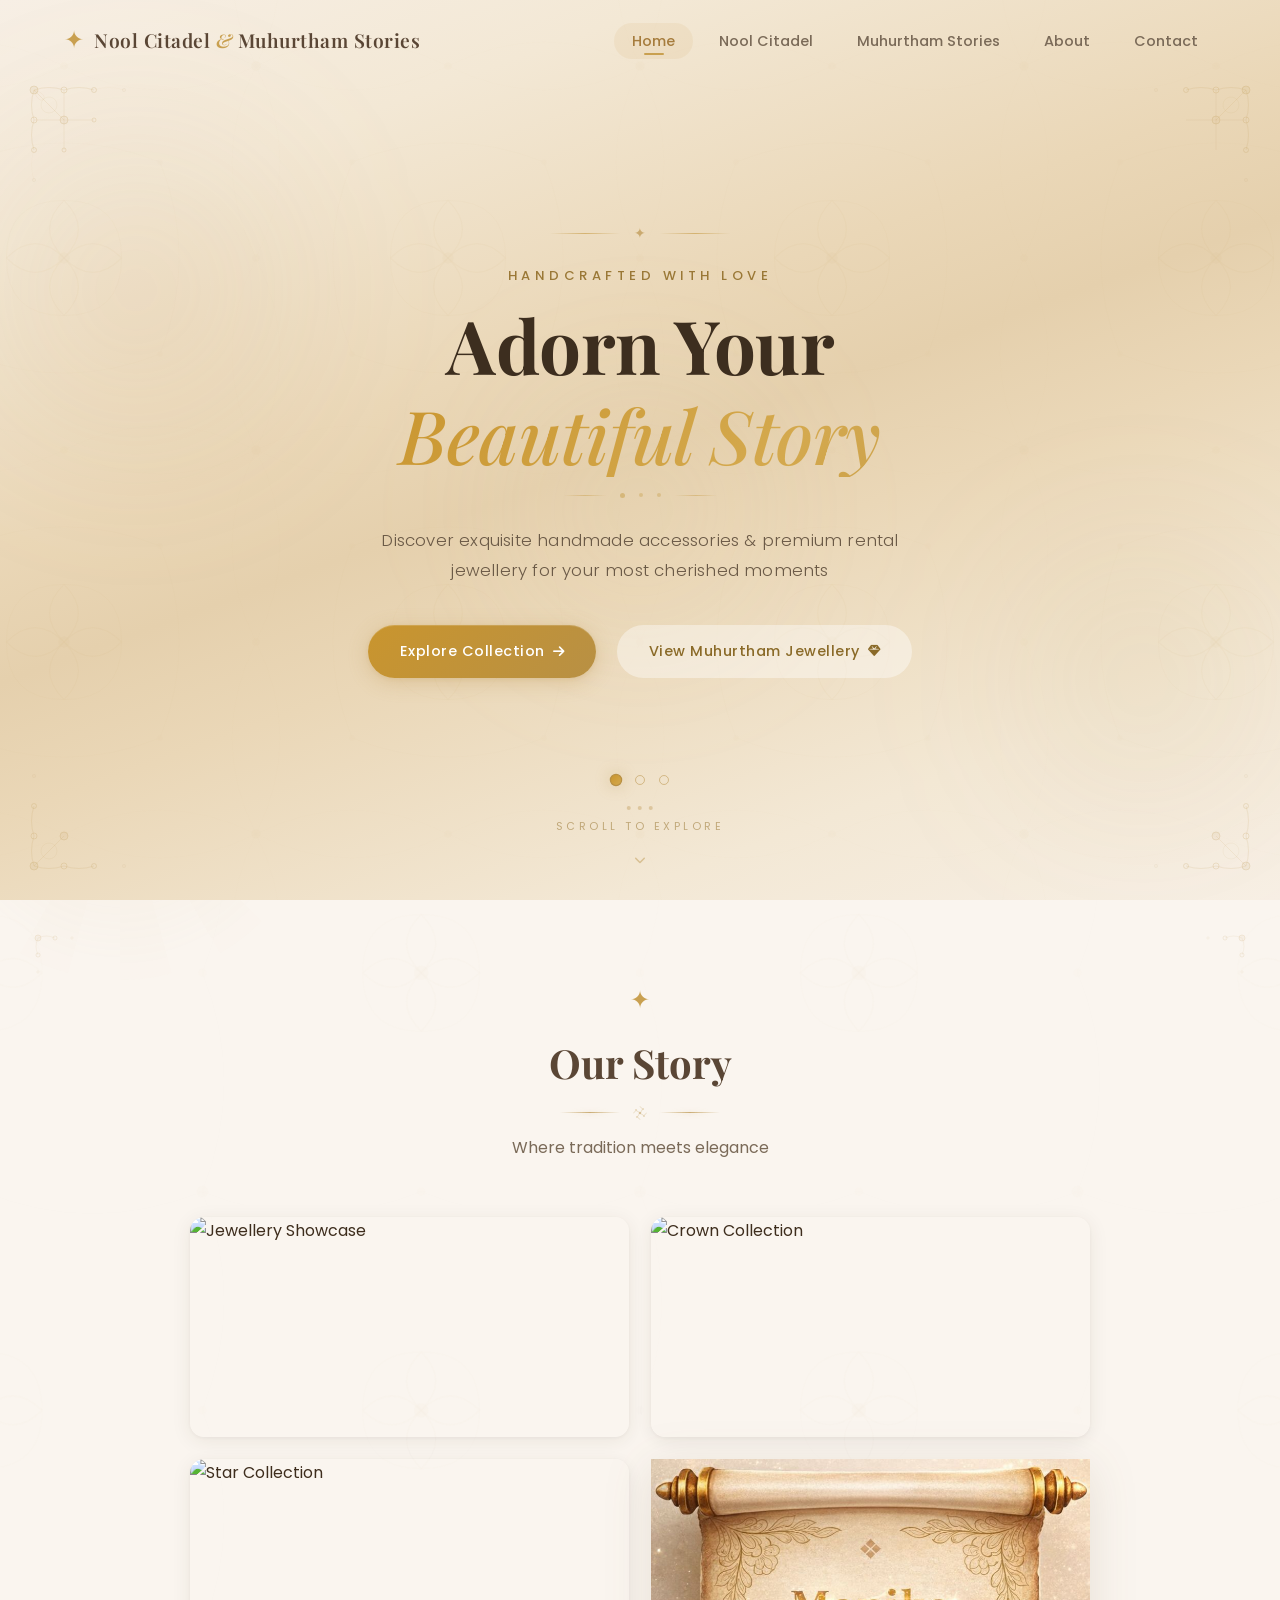
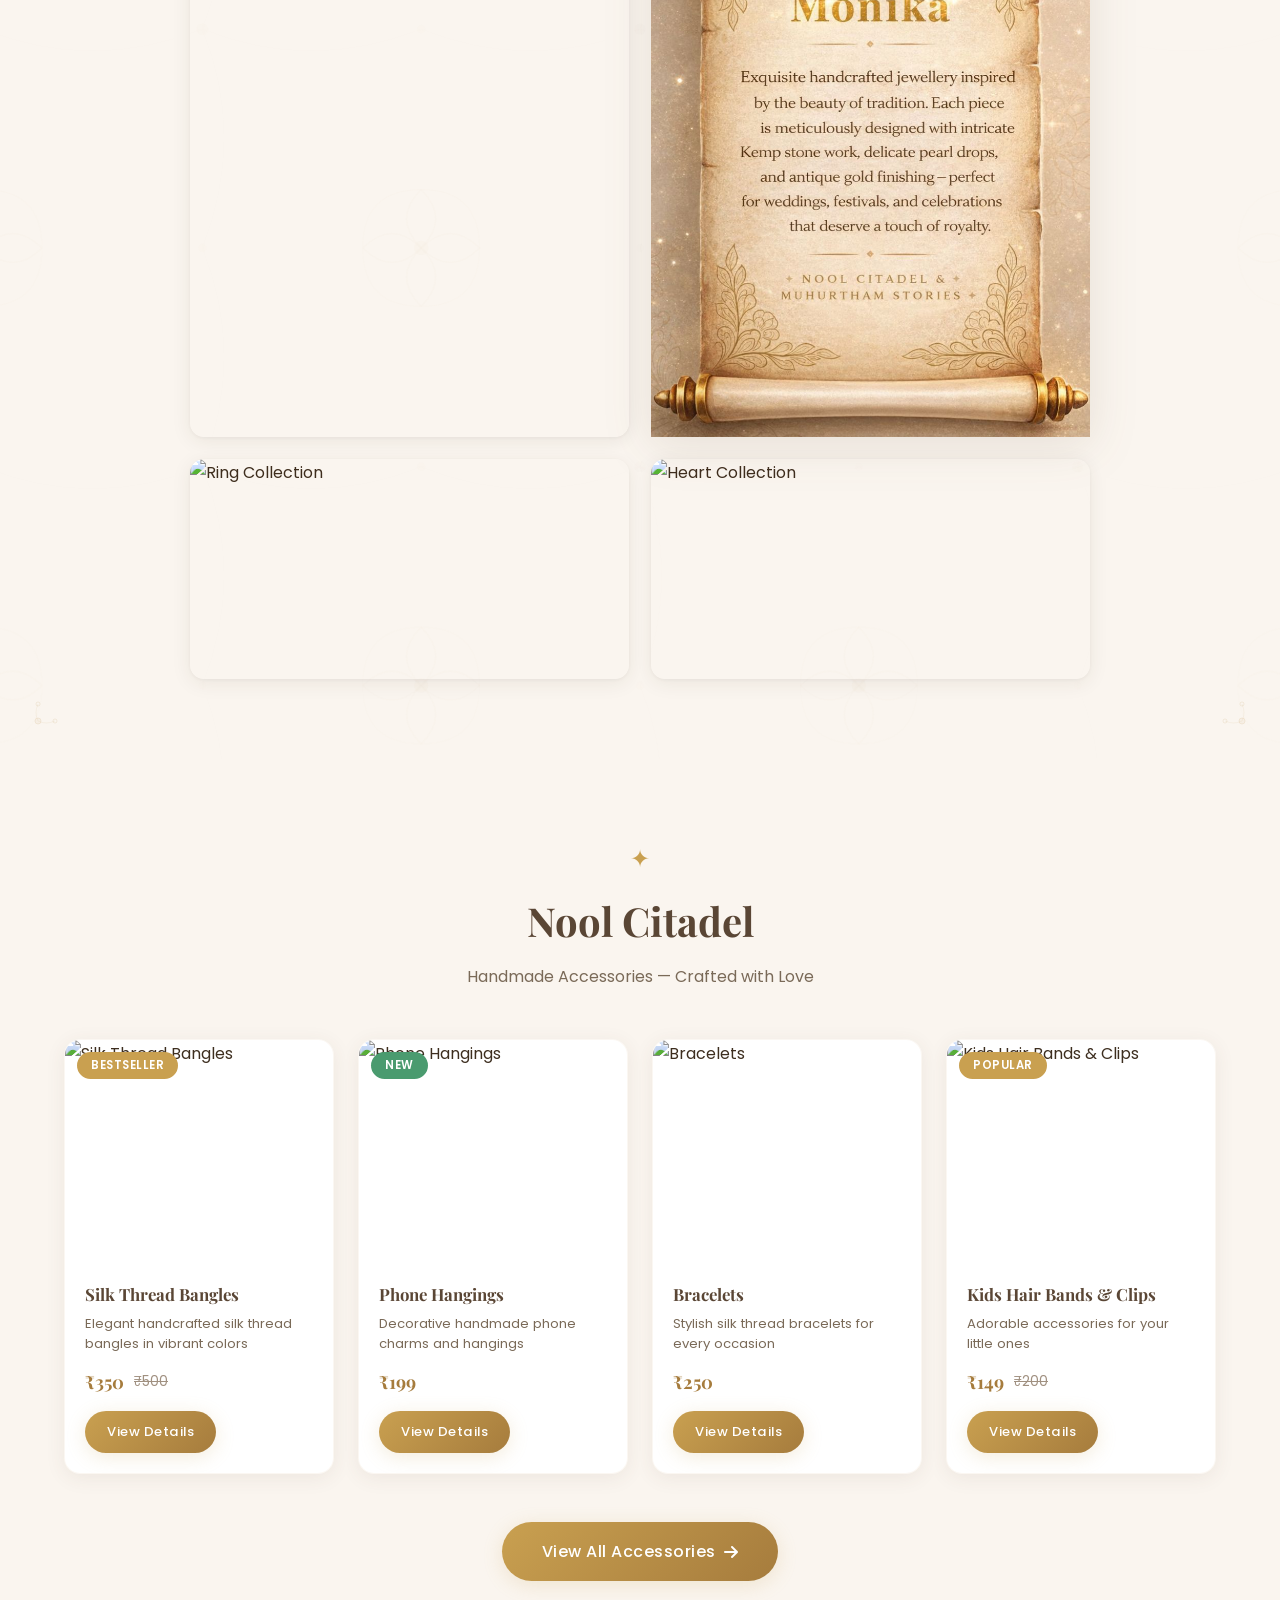
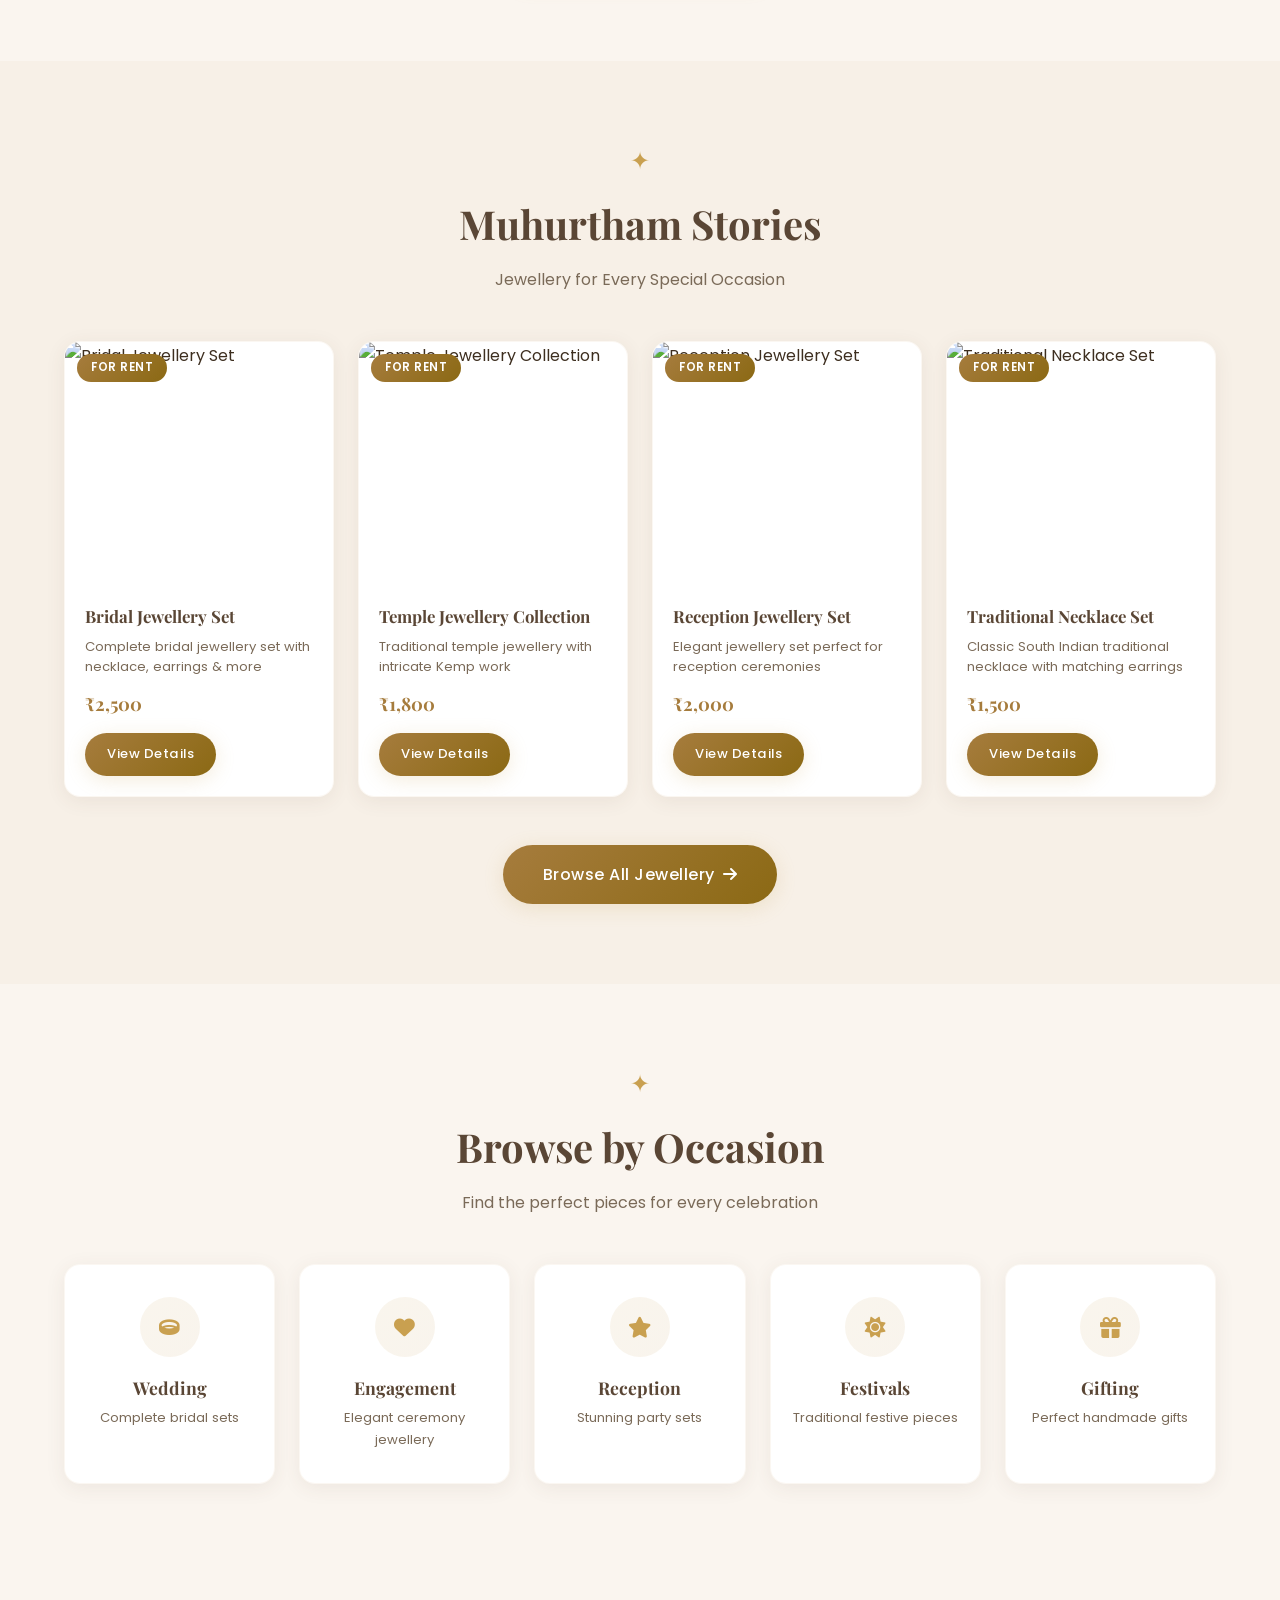
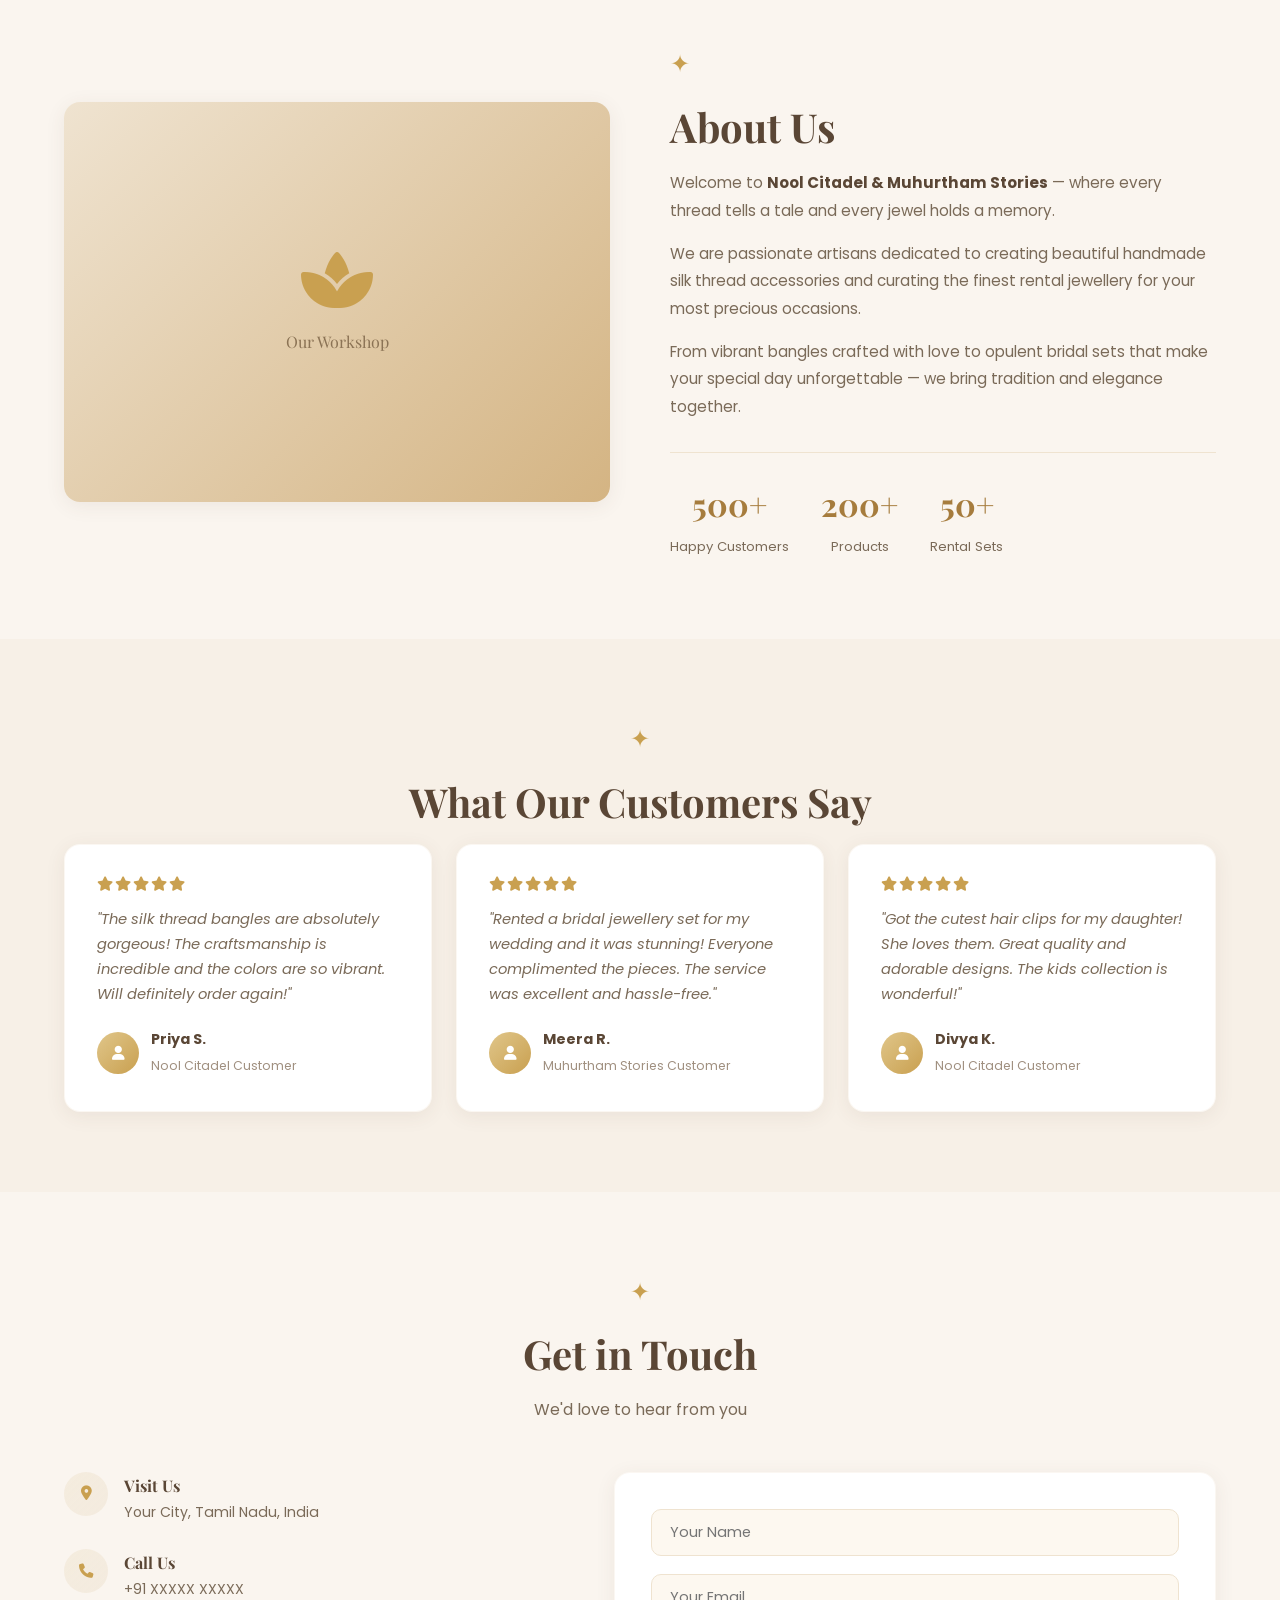
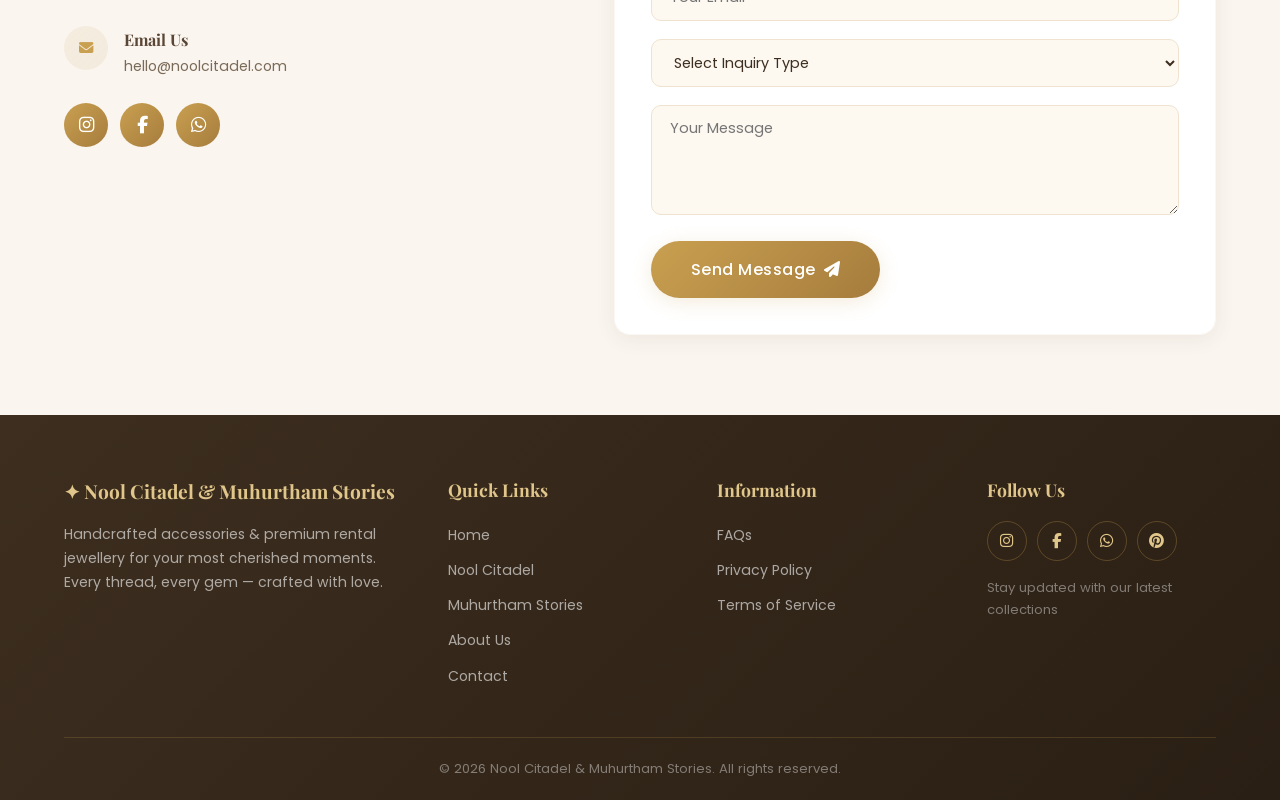
==== index.html @ 4c39e9d5 "first commit - Nool Citadel & Muhurtham Stories website" ====
<!DOCTYPE html>
<html lang="en">
<head>
    <meta charset="UTF-8">
    <meta name="viewport" content="width=device-width, initial-scale=1.0">
    <title>Nool Citadel & Muhurtham Stories</title>
    <link href="https://fonts.googleapis.com/css2?family=Cinzel:wght@400;500;600;700&family=Playfair+Display:ital,wght@0,400;0,500;0,600;0,700;1,400;1,500;1,600&family=Poppins:wght@300;400;500;600&display=swap" rel="stylesheet">
    <link rel="stylesheet" href="https://cdnjs.cloudflare.com/ajax/libs/font-awesome/6.4.0/css/all.min.css">
    <link rel="stylesheet" href="styles.css">
</head>
<body>

    <!-- Decorative Mandala Corners -->
    <div class="mandala-corner mandala-top-right"></div>
    <div class="mandala-corner mandala-bottom-left"></div>

    <!-- Navigation -->
    <nav class="navbar" id="navbar">
        <div class="nav-container">
            <a href="index.html" class="nav-logo">
                <span class="logo-icon">✦</span>
                <span class="logo-text">Nool Citadel <span class="logo-amp">&</span> Muhurtham Stories</span>
            </a>
            <button class="nav-toggle" id="navToggle" aria-label="Toggle navigation">
                <span></span><span></span><span></span>
            </button>
            <ul class="nav-menu" id="navMenu">
                <li><a href="index.html" class="nav-link active">Home</a></li>
                <li><a href="noolcitadel.html" class="nav-link">Nool Citadel</a></li>
                <li><a href="muhurtham.html" class="nav-link">Muhurtham Stories</a></li>
                <li><a href="#about" class="nav-link">About</a></li>
                <li><a href="#contact" class="nav-link">Contact</a></li>
            </ul>
        </div>
    </nav>

    <!-- Hero Section -->
    <section class="hero" id="hero">
        <!-- Kolam SVG Pattern Background Overlay -->
        <div class="hero-kolam-bg" aria-hidden="true">
            <svg class="kolam-pattern-svg" viewBox="0 0 800 800" xmlns="http://www.w3.org/2000/svg" preserveAspectRatio="xMidYMid slice">
                <defs>
                    <pattern id="kolamGrid" x="0" y="0" width="200" height="200" patternUnits="userSpaceOnUse">
                        <!-- Central lotus kolam motif -->
                        <circle cx="100" cy="100" r="3" fill="currentColor" opacity="0.35"/>
                        <circle cx="0" cy="0" r="2.5" fill="currentColor" opacity="0.25"/>
                        <circle cx="200" cy="0" r="2.5" fill="currentColor" opacity="0.25"/>
                        <circle cx="0" cy="200" r="2.5" fill="currentColor" opacity="0.25"/>
                        <circle cx="200" cy="200" r="2.5" fill="currentColor" opacity="0.25"/>
                        <circle cx="100" cy="0" r="2" fill="currentColor" opacity="0.2"/>
                        <circle cx="100" cy="200" r="2" fill="currentColor" opacity="0.2"/>
                        <circle cx="0" cy="100" r="2" fill="currentColor" opacity="0.2"/>
                        <circle cx="200" cy="100" r="2" fill="currentColor" opacity="0.2"/>
                        <!-- Kolam curves around center -->
                        <path d="M100,70 Q115,85 100,100 Q85,85 100,70Z" fill="none" stroke="currentColor" stroke-width="0.6" opacity="0.4"/>
                        <path d="M100,130 Q85,115 100,100 Q115,115 100,130Z" fill="none" stroke="currentColor" stroke-width="0.6" opacity="0.4"/>
                        <path d="M70,100 Q85,85 100,100 Q85,115 70,100Z" fill="none" stroke="currentColor" stroke-width="0.6" opacity="0.4"/>
                        <path d="M130,100 Q115,115 100,100 Q115,85 130,100Z" fill="none" stroke="currentColor" stroke-width="0.6" opacity="0.4"/>
                        <!-- Diagonal kolam loops -->
                        <path d="M100,70 Q130,70 130,100" fill="none" stroke="currentColor" stroke-width="0.5" opacity="0.3"/>
                        <path d="M130,100 Q130,130 100,130" fill="none" stroke="currentColor" stroke-width="0.5" opacity="0.3"/>
                        <path d="M100,130 Q70,130 70,100" fill="none" stroke="currentColor" stroke-width="0.5" opacity="0.3"/>
                        <path d="M70,100 Q70,70 100,70" fill="none" stroke="currentColor" stroke-width="0.5" opacity="0.3"/>
                        <!-- Outer circular arcs -->
                        <path d="M50,50 Q100,30 150,50" fill="none" stroke="currentColor" stroke-width="0.4" opacity="0.2"/>
                        <path d="M150,50 Q170,100 150,150" fill="none" stroke="currentColor" stroke-width="0.4" opacity="0.2"/>
                        <path d="M150,150 Q100,170 50,150" fill="none" stroke="currentColor" stroke-width="0.4" opacity="0.2"/>
                        <path d="M50,150 Q30,100 50,50" fill="none" stroke="currentColor" stroke-width="0.4" opacity="0.2"/>
                        <!-- Corner mini kolam dots -->
                        <circle cx="50" cy="50" r="1.5" fill="currentColor" opacity="0.15"/>
                        <circle cx="150" cy="50" r="1.5" fill="currentColor" opacity="0.15"/>
                        <circle cx="50" cy="150" r="1.5" fill="currentColor" opacity="0.15"/>
                        <circle cx="150" cy="150" r="1.5" fill="currentColor" opacity="0.15"/>
                        <!-- Connecting kolam curves between grid points -->
                        <path d="M0,0 Q50,25 100,0" fill="none" stroke="currentColor" stroke-width="0.35" opacity="0.15"/>
                        <path d="M100,0 Q150,25 200,0" fill="none" stroke="currentColor" stroke-width="0.35" opacity="0.15"/>
                        <path d="M0,200 Q50,175 100,200" fill="none" stroke="currentColor" stroke-width="0.35" opacity="0.15"/>
                        <path d="M100,200 Q150,175 200,200" fill="none" stroke="currentColor" stroke-width="0.35" opacity="0.15"/>
                        <path d="M0,0 Q25,50 0,100" fill="none" stroke="currentColor" stroke-width="0.35" opacity="0.15"/>
                        <path d="M0,100 Q25,150 0,200" fill="none" stroke="currentColor" stroke-width="0.35" opacity="0.15"/>
                        <path d="M200,0 Q175,50 200,100" fill="none" stroke="currentColor" stroke-width="0.35" opacity="0.15"/>
                        <path d="M200,100 Q175,150 200,200" fill="none" stroke="currentColor" stroke-width="0.35" opacity="0.15"/>
                    </pattern>
                </defs>
                <rect width="100%" height="100%" fill="url(#kolamGrid)"/>
            </svg>
        </div>

        <!-- Decorative Corner Kolam Ornaments -->
        <svg class="hero-corner-kolam corner-tl" viewBox="0 0 160 160" xmlns="http://www.w3.org/2000/svg" aria-hidden="true">
            <g fill="none" stroke="rgba(184,144,68,0.18)" stroke-width="1">
                <circle cx="10" cy="10" r="4" fill="rgba(184,144,68,0.08)"/>
                <circle cx="40" cy="10" r="3"/>
                <circle cx="10" cy="40" r="3"/>
                <circle cx="40" cy="40" r="4" fill="rgba(184,144,68,0.06)"/>
                <circle cx="70" cy="10" r="2.5"/>
                <circle cx="10" cy="70" r="2.5"/>
                <circle cx="70" cy="40" r="2"/>
                <circle cx="40" cy="70" r="2"/>
                <path d="M10,10 Q25,5 40,10 Q55,5 70,10" stroke-width="0.7"/>
                <path d="M10,10 Q5,25 10,40 Q5,55 10,70" stroke-width="0.7"/>
                <path d="M10,10 Q25,25 40,40" stroke-width="0.6"/>
                <path d="M40,10 Q40,25 40,40 Q40,55 40,70" stroke-width="0.5"/>
                <path d="M10,40 Q25,40 40,40 Q55,40 70,40" stroke-width="0.5"/>
                <circle cx="25" cy="25" r="8" stroke-width="0.5" opacity="0.6"/>
                <path d="M10,10 C30,15 15,30 10,10" stroke-width="0.6" opacity="0.5"/>
                <circle cx="100" cy="10" r="1.5" opacity="0.4"/>
                <circle cx="10" cy="100" r="1.5" opacity="0.4"/>
                <path d="M70,10 Q85,5 100,10" stroke-width="0.4" opacity="0.3"/>
                <path d="M10,70 Q5,85 10,100" stroke-width="0.4" opacity="0.3"/>
            </g>
        </svg>
        <svg class="hero-corner-kolam corner-tr" viewBox="0 0 160 160" xmlns="http://www.w3.org/2000/svg" aria-hidden="true">
            <g fill="none" stroke="rgba(184,144,68,0.18)" stroke-width="1">
                <circle cx="150" cy="10" r="4" fill="rgba(184,144,68,0.08)"/>
                <circle cx="120" cy="10" r="3"/>
                <circle cx="150" cy="40" r="3"/>
                <circle cx="120" cy="40" r="4" fill="rgba(184,144,68,0.06)"/>
                <circle cx="90" cy="10" r="2.5"/>
                <circle cx="150" cy="70" r="2.5"/>
                <path d="M150,10 Q135,5 120,10 Q105,5 90,10" stroke-width="0.7"/>
                <path d="M150,10 Q155,25 150,40 Q155,55 150,70" stroke-width="0.7"/>
                <path d="M150,10 Q135,25 120,40" stroke-width="0.6"/>
                <circle cx="135" cy="25" r="8" stroke-width="0.5" opacity="0.6"/>
                <path d="M120,10 Q120,25 120,40 Q120,55 120,70" stroke-width="0.5"/>
                <path d="M150,40 Q135,40 120,40 Q105,40 90,40" stroke-width="0.5"/>
                <circle cx="60" cy="10" r="1.5" opacity="0.4"/>
                <circle cx="150" cy="100" r="1.5" opacity="0.4"/>
            </g>
        </svg>
        <svg class="hero-corner-kolam corner-bl" viewBox="0 0 160 160" xmlns="http://www.w3.org/2000/svg" aria-hidden="true">
            <g fill="none" stroke="rgba(184,144,68,0.18)" stroke-width="1">
                <circle cx="10" cy="150" r="4" fill="rgba(184,144,68,0.08)"/>
                <circle cx="40" cy="150" r="3"/>
                <circle cx="10" cy="120" r="3"/>
                <circle cx="40" cy="120" r="4" fill="rgba(184,144,68,0.06)"/>
                <circle cx="70" cy="150" r="2.5"/>
                <circle cx="10" cy="90" r="2.5"/>
                <path d="M10,150 Q25,155 40,150 Q55,155 70,150" stroke-width="0.7"/>
                <path d="M10,150 Q5,135 10,120 Q5,105 10,90" stroke-width="0.7"/>
                <path d="M10,150 Q25,135 40,120" stroke-width="0.6"/>
                <circle cx="25" cy="135" r="8" stroke-width="0.5" opacity="0.6"/>
                <circle cx="100" cy="150" r="1.5" opacity="0.4"/>
                <circle cx="10" cy="60" r="1.5" opacity="0.4"/>
            </g>
        </svg>
        <svg class="hero-corner-kolam corner-br" viewBox="0 0 160 160" xmlns="http://www.w3.org/2000/svg" aria-hidden="true">
            <g fill="none" stroke="rgba(184,144,68,0.18)" stroke-width="1">
                <circle cx="150" cy="150" r="4" fill="rgba(184,144,68,0.08)"/>
                <circle cx="120" cy="150" r="3"/>
                <circle cx="150" cy="120" r="3"/>
                <circle cx="120" cy="120" r="4" fill="rgba(184,144,68,0.06)"/>
                <circle cx="90" cy="150" r="2.5"/>
                <circle cx="150" cy="90" r="2.5"/>
                <path d="M150,150 Q135,155 120,150 Q105,155 90,150" stroke-width="0.7"/>
                <path d="M150,150 Q155,135 150,120 Q155,105 150,90" stroke-width="0.7"/>
                <path d="M150,150 Q135,135 120,120" stroke-width="0.6"/>
                <circle cx="135" cy="135" r="8" stroke-width="0.5" opacity="0.6"/>
                <circle cx="60" cy="150" r="1.5" opacity="0.4"/>
                <circle cx="150" cy="60" r="1.5" opacity="0.4"/>
            </g>
        </svg>

        <!-- Soft Glowing Orbs -->
        <div class="hero-glow hero-glow-1" aria-hidden="true"></div>
        <div class="hero-glow hero-glow-2" aria-hidden="true"></div>
        <div class="hero-glow hero-glow-3" aria-hidden="true"></div>

        <!-- Floating Jewellery Motifs -->
        <div class="hero-floating-motifs" aria-hidden="true">
            <svg class="float-motif float-bangle-1" viewBox="0 0 70 70" xmlns="http://www.w3.org/2000/svg">
                <circle cx="35" cy="35" r="28" fill="none" stroke="rgba(184,144,68,0.14)" stroke-width="2.5"/>
                <circle cx="35" cy="35" r="23" fill="none" stroke="rgba(184,144,68,0.09)" stroke-width="1.5"/>
                <circle cx="35" cy="35" r="32" fill="none" stroke="rgba(184,144,68,0.06)" stroke-width="0.8"/>
                <circle cx="35" cy="7" r="2" fill="rgba(184,144,68,0.12)"/>
                <circle cx="35" cy="63" r="2" fill="rgba(184,144,68,0.12)"/>
                <circle cx="7" cy="35" r="2" fill="rgba(184,144,68,0.12)"/>
                <circle cx="63" cy="35" r="2" fill="rgba(184,144,68,0.12)"/>
            </svg>
            <svg class="float-motif float-pearl-1" viewBox="0 0 24 24" xmlns="http://www.w3.org/2000/svg">
                <circle cx="12" cy="12" r="8" fill="rgba(184,144,68,0.08)" stroke="rgba(184,144,68,0.14)" stroke-width="1"/>
                <ellipse cx="9" cy="9" rx="3" ry="2" fill="rgba(255,255,255,0.15)" transform="rotate(-20 9 9)"/>
            </svg>
            <svg class="float-motif float-bangle-2" viewBox="0 0 55 55" xmlns="http://www.w3.org/2000/svg">
                <circle cx="27.5" cy="27.5" r="20" fill="none" stroke="rgba(184,144,68,0.12)" stroke-width="2"/>
                <circle cx="27.5" cy="27.5" r="16" fill="none" stroke="rgba(184,144,68,0.07)" stroke-width="1.2"/>
                <circle cx="27.5" cy="7.5" r="1.5" fill="rgba(184,144,68,0.1)"/>
                <circle cx="27.5" cy="47.5" r="1.5" fill="rgba(184,144,68,0.1)"/>
            </svg>
            <svg class="float-motif float-pearl-2" viewBox="0 0 18 18" xmlns="http://www.w3.org/2000/svg">
                <circle cx="9" cy="9" r="6" fill="rgba(184,144,68,0.06)" stroke="rgba(184,144,68,0.1)" stroke-width="0.8"/>
                <ellipse cx="7" cy="7" rx="2" ry="1.5" fill="rgba(255,255,255,0.1)"/>
            </svg>
            <svg class="float-motif float-thread-1" viewBox="0 0 80 30" xmlns="http://www.w3.org/2000/svg">
                <path d="M5,15 Q20,5 40,15 Q60,25 75,15" fill="none" stroke="rgba(184,144,68,0.1)" stroke-width="1.5" stroke-linecap="round"/>
                <path d="M5,18 Q20,8 40,18 Q60,28 75,18" fill="none" stroke="rgba(184,144,68,0.07)" stroke-width="1" stroke-linecap="round"/>
            </svg>
            <svg class="float-motif float-pearl-3" viewBox="0 0 14 14" xmlns="http://www.w3.org/2000/svg">
                <circle cx="7" cy="7" r="5" fill="rgba(184,144,68,0.05)" stroke="rgba(184,144,68,0.09)" stroke-width="0.7"/>
            </svg>
            <svg class="float-motif float-bangle-3" viewBox="0 0 45 45" xmlns="http://www.w3.org/2000/svg">
                <circle cx="22.5" cy="22.5" r="16" fill="none" stroke="rgba(184,144,68,0.1)" stroke-width="1.8"/>
                <circle cx="22.5" cy="22.5" r="12" fill="none" stroke="rgba(184,144,68,0.06)" stroke-width="1"/>
            </svg>
        </div>

        <!-- Hero Carousel -->
        <div class="hero-carousel">
            <div class="hero-slide active" id="slide1">
                <div class="hero-content">
                    <div class="hero-divider-top">
                        <span class="h-divider-line"></span>
                        <span class="h-divider-ornament">✦</span>
                        <span class="h-divider-line"></span>
                    </div>
                    <p class="hero-subtitle animate-fade-up">Handcrafted with Love</p>
                    <h1 class="hero-title animate-fade-up delay-1">Adorn Your <br><em>Beautiful Story</em></h1>
                    <div class="hero-divider-bottom">
                        <span class="h-divider-line-sm"></span>
                        <span class="h-divider-dot"></span>
                        <span class="h-divider-dot"></span>
                        <span class="h-divider-dot"></span>
                        <span class="h-divider-line-sm"></span>
                    </div>
                    <p class="hero-desc animate-fade-up delay-2">Discover exquisite handmade accessories & premium rental jewellery for your most cherished moments</p>
                    <div class="hero-buttons animate-fade-up delay-3">
                        <a href="noolcitadel.html" class="btn btn-hero-primary">
                            <span>Explore Collection</span>
                            <i class="fas fa-arrow-right"></i>
                        </a>
                        <a href="muhurtham.html" class="btn btn-hero-secondary">
                            <span>View Muhurtham Jewellery</span>
                            <i class="fas fa-gem"></i>
                        </a>
                    </div>
                </div>
            </div>
            <div class="hero-slide" id="slide2">
                <div class="hero-content">
                    <div class="hero-divider-top">
                        <span class="h-divider-line"></span>
                        <span class="h-divider-ornament">✦</span>
                        <span class="h-divider-line"></span>
                    </div>
                    <p class="hero-subtitle">Nool Citadel</p>
                    <h1 class="hero-title">Silk Thread <br><em>Masterpieces</em></h1>
                    <div class="hero-divider-bottom">
                        <span class="h-divider-line-sm"></span>
                        <span class="h-divider-dot"></span>
                        <span class="h-divider-dot"></span>
                        <span class="h-divider-dot"></span>
                        <span class="h-divider-line-sm"></span>
                    </div>
                    <p class="hero-desc">Handcrafted bangles, bracelets, phone hangings & adorable kids accessories</p>
                    <div class="hero-buttons">
                        <a href="noolcitadel.html" class="btn btn-hero-primary">
                            <span>Explore Collection</span>
                            <i class="fas fa-arrow-right"></i>
                        </a>
                        <a href="muhurtham.html" class="btn btn-hero-secondary">
                            <span>View Muhurtham Jewellery</span>
                            <i class="fas fa-gem"></i>
                        </a>
                    </div>
                </div>
            </div>
            <div class="hero-slide" id="slide3">
                <div class="hero-content">
                    <div class="hero-divider-top">
                        <span class="h-divider-line"></span>
                        <span class="h-divider-ornament">✦</span>
                        <span class="h-divider-line"></span>
                    </div>
                    <p class="hero-subtitle">Muhurtham Stories</p>
                    <h1 class="hero-title">Jewellery for <br><em>Every Occasion</em></h1>
                    <div class="hero-divider-bottom">
                        <span class="h-divider-line-sm"></span>
                        <span class="h-divider-dot"></span>
                        <span class="h-divider-dot"></span>
                        <span class="h-divider-dot"></span>
                        <span class="h-divider-line-sm"></span>
                    </div>
                    <p class="hero-desc">Bridal, temple & reception jewellery available for rent — make your special day unforgettable</p>
                    <div class="hero-buttons">
                        <a href="muhurtham.html" class="btn btn-hero-primary">
                            <span>Browse Jewellery</span>
                            <i class="fas fa-arrow-right"></i>
                        </a>
                        <a href="noolcitadel.html" class="btn btn-hero-secondary">
                            <span>Explore Accessories</span>
                            <i class="fas fa-gem"></i>
                        </a>
                    </div>
                </div>
            </div>
        </div>

        <!-- Carousel Indicators -->
        <div class="hero-indicators">
            <button class="indicator active" data-slide="0"></button>
            <button class="indicator" data-slide="1"></button>
            <button class="indicator" data-slide="2"></button>
        </div>

        <!-- Scroll Indicator -->
        <div class="hero-scroll-hint">
            <div class="scroll-dots-row">
                <span class="scroll-dot-anim"></span>
                <span class="scroll-dot-anim"></span>
                <span class="scroll-dot-anim"></span>
            </div>
            <span class="scroll-text">Scroll to Explore</span>
            <div class="scroll-arrow-wrap">
                <i class="fas fa-chevron-down"></i>
            </div>
        </div>
    </section>

    <!-- Brand Introduction -->
    <section class="brand-intro section-reveal" id="brand">
        <!-- Section Background Decorations -->
        <div class="brand-intro-bg-pattern" aria-hidden="true">
            <svg class="brand-kolam-overlay" viewBox="0 0 600 600" xmlns="http://www.w3.org/2000/svg" preserveAspectRatio="xMidYMid slice">
                <defs>
                    <pattern id="brandKolam" x="0" y="0" width="150" height="150" patternUnits="userSpaceOnUse">
                        <circle cx="75" cy="75" r="2.5" fill="currentColor" opacity="0.3"/>
                        <circle cx="0" cy="0" r="2" fill="currentColor" opacity="0.2"/>
                        <circle cx="150" cy="0" r="2" fill="currentColor" opacity="0.2"/>
                        <circle cx="0" cy="150" r="2" fill="currentColor" opacity="0.2"/>
                        <circle cx="150" cy="150" r="2" fill="currentColor" opacity="0.2"/>
                        <circle cx="75" cy="0" r="1.5" fill="currentColor" opacity="0.15"/>
                        <circle cx="0" cy="75" r="1.5" fill="currentColor" opacity="0.15"/>
                        <circle cx="150" cy="75" r="1.5" fill="currentColor" opacity="0.15"/>
                        <circle cx="75" cy="150" r="1.5" fill="currentColor" opacity="0.15"/>
                        <path d="M75,55 Q85,65 75,75 Q65,65 75,55Z" fill="none" stroke="currentColor" stroke-width="0.5" opacity="0.25"/>
                        <path d="M75,95 Q65,85 75,75 Q85,85 75,95Z" fill="none" stroke="currentColor" stroke-width="0.5" opacity="0.25"/>
                        <path d="M55,75 Q65,65 75,75 Q65,85 55,75Z" fill="none" stroke="currentColor" stroke-width="0.5" opacity="0.25"/>
                        <path d="M95,75 Q85,85 75,75 Q85,65 95,75Z" fill="none" stroke="currentColor" stroke-width="0.5" opacity="0.25"/>
                        <path d="M75,55 Q95,55 95,75" fill="none" stroke="currentColor" stroke-width="0.4" opacity="0.18"/>
                        <path d="M95,75 Q95,95 75,95" fill="none" stroke="currentColor" stroke-width="0.4" opacity="0.18"/>
                        <path d="M75,95 Q55,95 55,75" fill="none" stroke="currentColor" stroke-width="0.4" opacity="0.18"/>
                        <path d="M55,75 Q55,55 75,55" fill="none" stroke="currentColor" stroke-width="0.4" opacity="0.18"/>
                        <path d="M0,0 Q37,15 75,0" fill="none" stroke="currentColor" stroke-width="0.3" opacity="0.12"/>
                        <path d="M75,0 Q112,15 150,0" fill="none" stroke="currentColor" stroke-width="0.3" opacity="0.12"/>
                        <path d="M0,0 Q15,37 0,75" fill="none" stroke="currentColor" stroke-width="0.3" opacity="0.12"/>
                        <path d="M0,75 Q15,112 0,150" fill="none" stroke="currentColor" stroke-width="0.3" opacity="0.12"/>
                    </pattern>
                </defs>
                <rect width="100%" height="100%" fill="url(#brandKolam)"/>
            </svg>
        </div>

        <!-- Corner Decorative Dots -->
        <div class="brand-corner-decor brand-corner-tl" aria-hidden="true">
            <svg viewBox="0 0 80 80" xmlns="http://www.w3.org/2000/svg">
                <g fill="none" stroke="rgba(184,144,68,0.15)" stroke-width="0.8">
                    <circle cx="8" cy="8" r="3" fill="rgba(184,144,68,0.06)"/>
                    <circle cx="25" cy="8" r="2"/>
                    <circle cx="8" cy="25" r="2"/>
                    <path d="M8,8 Q16,4 25,8" stroke-width="0.5"/>
                    <path d="M8,8 Q4,16 8,25" stroke-width="0.5"/>
                    <circle cx="42" cy="8" r="1.2" opacity="0.5"/>
                    <circle cx="8" cy="42" r="1.2" opacity="0.5"/>
                </g>
            </svg>
        </div>
        <div class="brand-corner-decor brand-corner-tr" aria-hidden="true">
            <svg viewBox="0 0 80 80" xmlns="http://www.w3.org/2000/svg">
                <g fill="none" stroke="rgba(184,144,68,0.15)" stroke-width="0.8">
                    <circle cx="72" cy="8" r="3" fill="rgba(184,144,68,0.06)"/>
                    <circle cx="55" cy="8" r="2"/>
                    <circle cx="72" cy="25" r="2"/>
                    <path d="M72,8 Q64,4 55,8" stroke-width="0.5"/>
                    <path d="M72,8 Q76,16 72,25" stroke-width="0.5"/>
                    <circle cx="38" cy="8" r="1.2" opacity="0.5"/>
                    <circle cx="72" cy="42" r="1.2" opacity="0.5"/>
                </g>
            </svg>
        </div>
        <div class="brand-corner-decor brand-corner-bl" aria-hidden="true">
            <svg viewBox="0 0 80 80" xmlns="http://www.w3.org/2000/svg">
                <g fill="none" stroke="rgba(184,144,68,0.15)" stroke-width="0.8">
                    <circle cx="8" cy="72" r="3" fill="rgba(184,144,68,0.06)"/>
                    <circle cx="25" cy="72" r="2"/>
                    <circle cx="8" cy="55" r="2"/>
                    <path d="M8,72 Q16,76 25,72" stroke-width="0.5"/>
                    <path d="M8,72 Q4,64 8,55" stroke-width="0.5"/>
                </g>
            </svg>
        </div>
        <div class="brand-corner-decor brand-corner-br" aria-hidden="true">
            <svg viewBox="0 0 80 80" xmlns="http://www.w3.org/2000/svg">
                <g fill="none" stroke="rgba(184,144,68,0.15)" stroke-width="0.8">
                    <circle cx="72" cy="72" r="3" fill="rgba(184,144,68,0.06)"/>
                    <circle cx="55" cy="72" r="2"/>
                    <circle cx="72" cy="55" r="2"/>
                    <path d="M72,72 Q64,76 55,72" stroke-width="0.5"/>
                    <path d="M72,72 Q76,64 72,55" stroke-width="0.5"/>
                </g>
            </svg>
        </div>

        <div class="container">
            <div class="section-ornament">✦</div>
            <h2 class="section-title">Our Story</h2>
            <!-- Gold Ornamental Divider -->
            <div class="brand-title-divider">
                <span class="btd-line"></span>
                <span class="btd-icon">
                    <svg viewBox="0 0 24 24" xmlns="http://www.w3.org/2000/svg" width="16" height="16">
                        <path d="M12,2 Q14,6 18,6 Q14,6 14,10 Q14,6 18,6 Q14,6 12,2Z" fill="rgba(184,144,68,0.6)" stroke="rgba(184,144,68,0.4)" stroke-width="0.5"/>
                        <path d="M12,22 Q10,18 6,18 Q10,18 10,14 Q10,18 6,18 Q10,18 12,22Z" fill="rgba(184,144,68,0.6)" stroke="rgba(184,144,68,0.4)" stroke-width="0.5"/>
                        <path d="M2,12 Q6,10 6,6 Q6,10 10,10 Q6,10 6,6 Q6,10 2,12Z" fill="rgba(184,144,68,0.6)" stroke="rgba(184,144,68,0.4)" stroke-width="0.5"/>
                        <path d="M22,12 Q18,14 18,18 Q18,14 14,14 Q18,14 18,18 Q18,14 22,12Z" fill="rgba(184,144,68,0.6)" stroke="rgba(184,144,68,0.4)" stroke-width="0.5"/>
                        <circle cx="12" cy="12" r="2" fill="rgba(184,144,68,0.5)"/>
                    </svg>
                </span>
                <span class="btd-line"></span>
            </div>
            <p class="section-subtitle">Where tradition meets elegance</p>

            <!-- Kruthika-style Showcase Grid -->
            <div class="showcase-grid">
                <div class="showcase-photo showcase-r1-c1">
                    <img src="images/showcase/showcase1.jpg" alt="Jewellery Showcase" class="showcase-placeholder">
                </div>
                <div class="showcase-photo showcase-r1-c2">
                    <img src="images/showcase/showcase2.jpg" alt="Crown Collection" class="showcase-placeholder">
                </div>
                <div class="showcase-photo showcase-r2-c1">
                    <img src="images/showcase/showcase3.jpg" alt="Star Collection" class="showcase-placeholder showcase-placeholder-tall">
                </div>
                <div class="showcase-text showcase-r2-c2">
                    <div class="monika-card">
                        <img src="images/monika-card.png" alt="Monika - Exquisite handcrafted jewellery" class="monika-card-img">
                    </div>
                </div>
                <div class="showcase-photo showcase-r3-c1">
                    <img src="images/showcase/showcase4.jpg" alt="Ring Collection" class="showcase-placeholder">
                </div>
                <div class="showcase-photo showcase-r3-c2">
                    <img src="images/showcase/showcase5.jpg" alt="Heart Collection" class="showcase-placeholder">
                </div>
            </div>
        </div>
    </section>

    <!-- Featured: Nool Citadel Preview -->
    <section class="featured-section section-reveal" id="nool-preview">
        <div class="container">
            <div class="section-ornament">✦</div>
            <h2 class="section-title">Nool Citadel</h2>
            <p class="section-subtitle">Handmade Accessories — Crafted with Love</p>
            <div class="featured-grid">
                <div class="product-card animate-on-scroll">
                    <div class="product-image">
                        <img src="images/noolcitadel/silk-thread-bangles.jpg" alt="Silk Thread Bangles" class="product-placeholder">
                        <div class="product-overlay">
                            <button class="btn-icon" title="Add to Wishlist"><i class="far fa-heart"></i></button>
                            <button class="btn-icon" title="Quick View"><i class="far fa-eye"></i></button>
                        </div>
                        <span class="product-badge">Bestseller</span>
                    </div>
                    <div class="product-info">
                        <h4>Silk Thread Bangles</h4>
                        <p class="product-desc">Elegant handcrafted silk thread bangles in vibrant colors</p>
                        <div class="product-price">
                            <span class="price">₹350</span>
                            <span class="price-old">₹500</span>
                        </div>
                        <a href="product-detail.html" class="btn btn-sm btn-primary">View Details</a>
                    </div>
                </div>
                <div class="product-card animate-on-scroll">
                    <div class="product-image">
                        <img src="images/noolcitadel/phone-hangings.jpg" alt="Phone Hangings" class="product-placeholder">
                        <div class="product-overlay">
                            <button class="btn-icon" title="Add to Wishlist"><i class="far fa-heart"></i></button>
                            <button class="btn-icon" title="Quick View"><i class="far fa-eye"></i></button>
                        </div>
                        <span class="product-badge new">New</span>
                    </div>
                    <div class="product-info">
                        <h4>Phone Hangings</h4>
                        <p class="product-desc">Decorative handmade phone charms and hangings</p>
                        <div class="product-price">
                            <span class="price">₹199</span>
                        </div>
                        <a href="product-detail.html" class="btn btn-sm btn-primary">View Details</a>
                    </div>
                </div>
                <div class="product-card animate-on-scroll">
                    <div class="product-image">
                        <img src="images/noolcitadel/bracelets.jpg" alt="Bracelets" class="product-placeholder">
                        <div class="product-overlay">
                            <button class="btn-icon" title="Add to Wishlist"><i class="far fa-heart"></i></button>
                            <button class="btn-icon" title="Quick View"><i class="far fa-eye"></i></button>
                        </div>
                    </div>
                    <div class="product-info">
                        <h4>Bracelets</h4>
                        <p class="product-desc">Stylish silk thread bracelets for every occasion</p>
                        <div class="product-price">
                            <span class="price">₹250</span>
                        </div>
                        <a href="product-detail.html" class="btn btn-sm btn-primary">View Details</a>
                    </div>
                </div>
                <div class="product-card animate-on-scroll">
                    <div class="product-image">
                        <img src="images/noolcitadel/kids-hair-bands-clips.jpg" alt="Kids Hair Bands & Clips" class="product-placeholder">
                        <div class="product-overlay">
                            <button class="btn-icon" title="Add to Wishlist"><i class="far fa-heart"></i></button>
                            <button class="btn-icon" title="Quick View"><i class="far fa-eye"></i></button>
                        </div>
                        <span class="product-badge">Popular</span>
                    </div>
                    <div class="product-info">
                        <h4>Kids Hair Bands & Clips</h4>
                        <p class="product-desc">Adorable accessories for your little ones</p>
                        <div class="product-price">
                            <span class="price">₹149</span>
                            <span class="price-old">₹200</span>
                        </div>
                        <a href="product-detail.html" class="btn btn-sm btn-primary">View Details</a>
                    </div>
                </div>
            </div>
            <div class="section-cta">
                <a href="noolcitadel.html" class="btn btn-primary btn-lg">View All Accessories <i class="fas fa-arrow-right"></i></a>
            </div>
        </div>
    </section>

    <!-- Featured: Muhurtham Stories Preview -->
    <section class="featured-section muhurtham-preview section-reveal" id="muhurtham-preview">
        <div class="container">
            <div class="section-ornament">✦</div>
            <h2 class="section-title">Muhurtham Stories</h2>
            <p class="section-subtitle">Jewellery for Every Special Occasion</p>
            <div class="featured-grid">
                <div class="jewellery-card animate-on-scroll">
                    <div class="product-image">
                        <img src="images/muhurtham/bridal-jewellery-set.jpg" alt="Bridal Jewellery Set" class="product-placeholder jewellery-bg">
                        <div class="product-overlay">
                            <button class="btn-icon" title="Add to Wishlist"><i class="far fa-heart"></i></button>
                            <button class="btn-icon" title="Quick View"><i class="far fa-eye"></i></button>
                        </div>
                        <span class="product-badge rental">For Rent</span>
                    </div>
                    <div class="product-info">
                        <h4>Bridal Jewellery Set</h4>
                        <p class="product-desc">Complete bridal jewellery set with necklace, earrings & more</p>
                        <div class="product-price">
                            <span class="price">₹2,500</span>
                        </div>
                        <a href="product-detail.html" class="btn btn-sm btn-gold">View Details</a>
                    </div>
                </div>
                <div class="jewellery-card animate-on-scroll">
                    <div class="product-image">
                        <img src="images/muhurtham/temple-jewellery.jpg" alt="Temple Jewellery Collection" class="product-placeholder jewellery-bg">
                        <div class="product-overlay">
                            <button class="btn-icon" title="Add to Wishlist"><i class="far fa-heart"></i></button>
                            <button class="btn-icon" title="Quick View"><i class="far fa-eye"></i></button>
                        </div>
                        <span class="product-badge rental">For Rent</span>
                    </div>
                    <div class="product-info">
                        <h4>Temple Jewellery Collection</h4>
                        <p class="product-desc">Traditional temple jewellery with intricate Kemp work</p>
                        <div class="product-price">
                            <span class="price">₹1,800</span>
                        </div>
                        <a href="product-detail.html" class="btn btn-sm btn-gold">View Details</a>
                    </div>
                </div>
                <div class="jewellery-card animate-on-scroll">
                    <div class="product-image">
                        <img src="images/muhurtham/reception-jewellery-set.jpg" alt="Reception Jewellery Set" class="product-placeholder jewellery-bg">
                        <div class="product-overlay">
                            <button class="btn-icon" title="Add to Wishlist"><i class="far fa-heart"></i></button>
                            <button class="btn-icon" title="Quick View"><i class="far fa-eye"></i></button>
                        </div>
                        <span class="product-badge rental">For Rent</span>
                    </div>
                    <div class="product-info">
                        <h4>Reception Jewellery Set</h4>
                        <p class="product-desc">Elegant jewellery set perfect for reception ceremonies</p>
                        <div class="product-price">
                            <span class="price">₹2,000</span>
                        </div>
                        <a href="product-detail.html" class="btn btn-sm btn-gold">View Details</a>
                    </div>
                </div>
                <div class="jewellery-card animate-on-scroll">
                    <div class="product-image">
                        <img src="images/muhurtham/traditional-necklace-set.jpg" alt="Traditional Necklace Set" class="product-placeholder jewellery-bg">
                        <div class="product-overlay">
                            <button class="btn-icon" title="Add to Wishlist"><i class="far fa-heart"></i></button>
                            <button class="btn-icon" title="Quick View"><i class="far fa-eye"></i></button>
                        </div>
                        <span class="product-badge rental">For Rent</span>
                    </div>
                    <div class="product-info">
                        <h4>Traditional Necklace Set</h4>
                        <p class="product-desc">Classic South Indian traditional necklace with matching earrings</p>
                        <div class="product-price">
                            <span class="price">₹1,500</span>
                        </div>
                        <a href="product-detail.html" class="btn btn-sm btn-gold">View Details</a>
                    </div>
                </div>
            </div>
            <div class="section-cta">
                <a href="muhurtham.html" class="btn btn-gold btn-lg">Browse All Jewellery <i class="fas fa-arrow-right"></i></a>
            </div>
        </div>
    </section>

    <!-- Occasions Section -->
    <section class="occasions-section section-reveal" id="occasions">
        <div class="container">
            <div class="section-ornament">✦</div>
            <h2 class="section-title">Browse by Occasion</h2>
            <p class="section-subtitle">Find the perfect pieces for every celebration</p>
            <div class="occasions-grid">
                <a href="muhurtham.html#wedding" class="occasion-card animate-on-scroll">
                    <div class="occasion-icon"><i class="fas fa-ring"></i></div>
                    <h4>Wedding</h4>
                    <p>Complete bridal sets</p>
                </a>
                <a href="muhurtham.html#engagement" class="occasion-card animate-on-scroll">
                    <div class="occasion-icon"><i class="fas fa-heart"></i></div>
                    <h4>Engagement</h4>
                    <p>Elegant ceremony jewellery</p>
                </a>
                <a href="muhurtham.html#reception" class="occasion-card animate-on-scroll">
                    <div class="occasion-icon"><i class="fas fa-star"></i></div>
                    <h4>Reception</h4>
                    <p>Stunning party sets</p>
                </a>
                <a href="muhurtham.html#festival" class="occasion-card animate-on-scroll">
                    <div class="occasion-icon"><i class="fas fa-sun"></i></div>
                    <h4>Festivals</h4>
                    <p>Traditional festive pieces</p>
                </a>
                <a href="noolcitadel.html" class="occasion-card animate-on-scroll">
                    <div class="occasion-icon"><i class="fas fa-gift"></i></div>
                    <h4>Gifting</h4>
                    <p>Perfect handmade gifts</p>
                </a>
            </div>
        </div>
    </section>

    <!-- About Section -->
    <section class="about-section section-reveal" id="about">
        <div class="container">
            <div class="about-grid">
                <div class="about-image animate-on-scroll">
                    <div class="about-placeholder">
                        <i class="fas fa-spa"></i>
                        <span>Our Workshop</span>
                    </div>
                </div>
                <div class="about-content animate-on-scroll">
                    <div class="section-ornament left">✦</div>
                    <h2 class="section-title left">About Us</h2>
                    <p>Welcome to <strong>Nool Citadel & Muhurtham Stories</strong> — where every thread tells a tale and every jewel holds a memory.</p>
                    <p>We are passionate artisans dedicated to creating beautiful handmade silk thread accessories and curating the finest rental jewellery for your most precious occasions.</p>
                    <p>From vibrant bangles crafted with love to opulent bridal sets that make your special day unforgettable — we bring tradition and elegance together.</p>
                    <div class="about-stats">
                        <div class="stat">
                            <span class="stat-number">500+</span>
                            <span class="stat-label">Happy Customers</span>
                        </div>
                        <div class="stat">
                            <span class="stat-number">200+</span>
                            <span class="stat-label">Products</span>
                        </div>
                        <div class="stat">
                            <span class="stat-number">50+</span>
                            <span class="stat-label">Rental Sets</span>
                        </div>
                    </div>
                </div>
            </div>
        </div>
    </section>

    <!-- Testimonials -->
    <section class="testimonials-section section-reveal">
        <div class="container">
            <div class="section-ornament">✦</div>
            <h2 class="section-title">What Our Customers Say</h2>
            <div class="testimonials-carousel">
                <div class="testimonial-card animate-on-scroll">
                    <div class="testimonial-stars">
                        <i class="fas fa-star"></i><i class="fas fa-star"></i><i class="fas fa-star"></i><i class="fas fa-star"></i><i class="fas fa-star"></i>
                    </div>
                    <p>"The silk thread bangles are absolutely gorgeous! The craftsmanship is incredible and the colors are so vibrant. Will definitely order again!"</p>
                    <div class="testimonial-author">
                        <div class="author-avatar"><i class="fas fa-user"></i></div>
                        <div>
                            <strong>Priya S.</strong>
                            <span>Nool Citadel Customer</span>
                        </div>
                    </div>
                </div>
                <div class="testimonial-card animate-on-scroll">
                    <div class="testimonial-stars">
                        <i class="fas fa-star"></i><i class="fas fa-star"></i><i class="fas fa-star"></i><i class="fas fa-star"></i><i class="fas fa-star"></i>
                    </div>
                    <p>"Rented a bridal jewellery set for my wedding and it was stunning! Everyone complimented the pieces. The service was excellent and hassle-free."</p>
                    <div class="testimonial-author">
                        <div class="author-avatar"><i class="fas fa-user"></i></div>
                        <div>
                            <strong>Meera R.</strong>
                            <span>Muhurtham Stories Customer</span>
                        </div>
                    </div>
                </div>
                <div class="testimonial-card animate-on-scroll">
                    <div class="testimonial-stars">
                        <i class="fas fa-star"></i><i class="fas fa-star"></i><i class="fas fa-star"></i><i class="fas fa-star"></i><i class="fas fa-star"></i>
                    </div>
                    <p>"Got the cutest hair clips for my daughter! She loves them. Great quality and adorable designs. The kids collection is wonderful!"</p>
                    <div class="testimonial-author">
                        <div class="author-avatar"><i class="fas fa-user"></i></div>
                        <div>
                            <strong>Divya K.</strong>
                            <span>Nool Citadel Customer</span>
                        </div>
                    </div>
                </div>
            </div>
        </div>
    </section>

    <!-- Contact Section -->
    <section class="contact-section section-reveal" id="contact">
        <div class="container">
            <div class="section-ornament">✦</div>
            <h2 class="section-title">Get in Touch</h2>
            <p class="section-subtitle">We'd love to hear from you</p>
            <div class="contact-grid">
                <div class="contact-info animate-on-scroll">
                    <div class="contact-item">
                        <i class="fas fa-map-marker-alt"></i>
                        <div>
                            <h4>Visit Us</h4>
                            <p>Your City, Tamil Nadu, India</p>
                        </div>
                    </div>
                    <div class="contact-item">
                        <i class="fas fa-phone"></i>
                        <div>
                            <h4>Call Us</h4>
                            <p>+91 XXXXX XXXXX</p>
                        </div>
                    </div>
                    <div class="contact-item">
                        <i class="fas fa-envelope"></i>
                        <div>
                            <h4>Email Us</h4>
                            <p>hello@noolcitadel.com</p>
                        </div>
                    </div>
                    <div class="contact-social">
                        <a href="#" class="social-link" title="Instagram"><i class="fab fa-instagram"></i></a>
                        <a href="#" class="social-link" title="Facebook"><i class="fab fa-facebook-f"></i></a>
                        <a href="#" class="social-link" title="WhatsApp"><i class="fab fa-whatsapp"></i></a>
                    </div>
                </div>
                <form class="contact-form animate-on-scroll" onsubmit="handleContactForm(event)">
                    <div class="form-group">
                        <input type="text" placeholder="Your Name" required>
                    </div>
                    <div class="form-group">
                        <input type="email" placeholder="Your Email" required>
                    </div>
                    <div class="form-group">
                        <select>
                            <option value="">Select Inquiry Type</option>
                            <option value="accessories">Accessories (Nool Citadel)</option>
                            <option value="rental">Jewellery Rental (Muhurtham Stories)</option>
                            <option value="general">General Inquiry</option>
                        </select>
                    </div>
                    <div class="form-group">
                        <textarea rows="4" placeholder="Your Message" required></textarea>
                    </div>
                    <button type="submit" class="btn btn-primary btn-lg">Send Message <i class="fas fa-paper-plane"></i></button>
                </form>
            </div>
        </div>
    </section>

    <!-- Footer -->
    <footer class="footer">
        <div class="container">
            <div class="footer-grid">
                <div class="footer-col">
                    <h3 class="footer-logo">✦ Nool Citadel & Muhurtham Stories</h3>
                    <p>Handcrafted accessories & premium rental jewellery for your most cherished moments. Every thread, every gem — crafted with love.</p>
                </div>
                <div class="footer-col">
                    <h4>Quick Links</h4>
                    <ul>
                        <li><a href="index.html">Home</a></li>
                        <li><a href="noolcitadel.html">Nool Citadel</a></li>
                        <li><a href="muhurtham.html">Muhurtham Stories</a></li>
                        <li><a href="#about">About Us</a></li>
                        <li><a href="#contact">Contact</a></li>
                    </ul>
                </div>
                <div class="footer-col">
                    <h4>Information</h4>
                    <ul>
                        <li><a href="#">FAQs</a></li>
                        <li><a href="#">Privacy Policy</a></li>
                        <li><a href="#">Terms of Service</a></li>
                    </ul>
                </div>
                <div class="footer-col">
                    <h4>Follow Us</h4>
                    <div class="footer-social">
                        <a href="#" title="Instagram"><i class="fab fa-instagram"></i></a>
                        <a href="#" title="Facebook"><i class="fab fa-facebook-f"></i></a>
                        <a href="#" title="WhatsApp"><i class="fab fa-whatsapp"></i></a>
                        <a href="#" title="Pinterest"><i class="fab fa-pinterest"></i></a>
                    </div>
                    <p class="footer-newsletter-text">Stay updated with our latest collections</p>
                </div>
            </div>
            <div class="footer-bottom">
                <p>&copy; 2026 Nool Citadel & Muhurtham Stories. All rights reserved.</p>
            </div>
        </div>
    </footer>

    <script src="script.js"></script>
</body>
</html>
---- styles.css ----
/* ============================================
   NOOL CITADEL & MUHURTHAM STORIES
   Elegant Beige Floral Watercolor Theme
   ============================================ */

/* --- CSS Variables --- */
:root {
    --bg-cream: #faf5ef;
    --bg-warm: #f5ece0;
    --gold: #c9a050;
    --gold-light: #e0c68a;
    --gold-dark: #a67c3d;
    --beige: #d4b483;
    --beige-light: #efe3d0;
    --ivory: #fdf8f0;
    --brown: #5a4635;
    --brown-light: #8b7355;
    --text-primary: #3d2e1f;
    --text-secondary: #7a6a58;
    --text-light: #a09080;
    --white: #ffffff;
    --shadow: 0 4px 20px rgba(90, 70, 53, 0.08);
    --shadow-hover: 0 8px 35px rgba(90, 70, 53, 0.15);
    --shadow-gold: 0 4px 20px rgba(201, 160, 80, 0.2);
    --radius: 16px;
    --radius-sm: 10px;
    --transition: all 0.4s cubic-bezier(0.25, 0.46, 0.45, 0.94);
    --font-heading: 'Playfair Display', Georgia, serif;
    --font-body: 'Poppins', sans-serif;
}

/* --- Reset & Base --- */
*, *::before, *::after {
    margin: 0;
    padding: 0;
    box-sizing: border-box;
}

html {
    scroll-behavior: smooth;
    font-size: 16px;
}

body {
    font-family: var(--font-body);
    color: var(--text-primary);
    background-color: var(--bg-cream);
    line-height: 1.7;
    overflow-x: hidden;
    position: relative;
}

body::before {
    content: '';
    position: fixed;
    top: 0;
    left: 0;
    width: 100%;
    height: 100%;
    background-image: url('bg-pattern.jpg');
    background-repeat: repeat;
    background-size: auto;
    background-attachment: fixed;
    background-position: center;
    filter: brightness(0.7) contrast(1.4);
    pointer-events: none;
    z-index: 0;
}

/* --- Mandala Decorative Corners --- */
.mandala-corner {
    position: fixed;
    width: 300px;
    height: 300px;
    pointer-events: none;
    z-index: 0;
    opacity: 0.12;
}

.mandala-top-right {
    top: -50px;
    right: -50px;
    background: radial-gradient(circle, transparent 30%, rgba(201, 160, 80, 0.3) 50%, transparent 70%);
    border-radius: 50%;
    animation: mandalaRotate 60s linear infinite;
}

.mandala-top-right::before {
    content: '';
    position: absolute;
    width: 100%;
    height: 100%;
    background:
        repeating-conic-gradient(from 0deg, transparent 0deg 10deg, rgba(201, 160, 80, 0.15) 10deg 20deg);
    border-radius: 50%;
}

.mandala-bottom-left {
    bottom: -80px;
    left: -80px;
    width: 400px;
    height: 400px;
    background: radial-gradient(circle, transparent 25%, rgba(212, 180, 131, 0.25) 45%, transparent 65%);
    border-radius: 50%;
    animation: mandalaRotate 80s linear infinite reverse;
}

.mandala-bottom-left::before {
    content: '';
    position: absolute;
    width: 100%;
    height: 100%;
    background:
        repeating-conic-gradient(from 0deg, transparent 0deg 15deg, rgba(212, 180, 131, 0.12) 15deg 30deg);
    border-radius: 50%;
}

@keyframes mandalaRotate {
    from { transform: rotate(0deg); }
    to { transform: rotate(360deg); }
}

/* --- Container --- */
.container {
    max-width: 1200px;
    margin: 0 auto;
    padding: 0 24px;
    position: relative;
    z-index: 1;
}

/* --- Navigation --- */
.navbar {
    position: fixed;
    top: 0;
    left: 0;
    width: 100%;
    z-index: 1000;
    padding: 20px 0;
    transition: var(--transition);
    background: transparent;
}

.navbar.scrolled {
    background: rgba(250, 245, 239, 0.95);
    backdrop-filter: blur(20px);
    -webkit-backdrop-filter: blur(20px);
    padding: 12px 0;
    box-shadow: 0 2px 20px rgba(90, 70, 53, 0.08);
}

.nav-container {
    max-width: 1200px;
    margin: 0 auto;
    padding: 0 24px;
    display: flex;
    align-items: center;
    justify-content: space-between;
}

.nav-logo {
    text-decoration: none;
    display: flex;
    align-items: center;
    gap: 10px;
}

.logo-icon {
    font-size: 1.5rem;
    color: var(--gold);
    animation: sparkle 3s ease-in-out infinite;
}

@keyframes sparkle {
    0%, 100% { opacity: 1; transform: scale(1); }
    50% { opacity: 0.7; transform: scale(1.1); }
}

.logo-text {
    font-family: var(--font-heading);
    font-size: 1.2rem;
    font-weight: 600;
    color: var(--brown);
    letter-spacing: 0.5px;
}

.logo-amp {
    color: var(--gold);
    font-style: italic;
}

.nav-menu {
    list-style: none;
    display: flex;
    align-items: center;
    gap: 8px;
}

.nav-link {
    text-decoration: none;
    font-family: var(--font-body);
    font-size: 0.9rem;
    font-weight: 500;
    color: var(--text-secondary);
    padding: 8px 18px;
    border-radius: 25px;
    transition: var(--transition);
    position: relative;
}

.nav-link:hover,
.nav-link.active {
    color: var(--gold-dark);
    background: rgba(201, 160, 80, 0.1);
}

.nav-link.active::after {
    content: '';
    position: absolute;
    bottom: 4px;
    left: 50%;
    transform: translateX(-50%);
    width: 20px;
    height: 2px;
    background: var(--gold);
    border-radius: 1px;
}

.nav-toggle {
    display: none;
    flex-direction: column;
    gap: 5px;
    background: none;
    border: none;
    cursor: pointer;
    padding: 4px;
}

.nav-toggle span {
    width: 25px;
    height: 2px;
    background: var(--brown);
    border-radius: 1px;
}

/* --- Hero Section --- */
.hero {
    position: relative;
    min-height: 100vh;
    display: flex;
    flex-direction: column;
    align-items: center;
    justify-content: center;
    overflow: hidden;
    /* Luxury gradient: cream → beige → soft gold → cream */
    background: linear-gradient(
        160deg,
        #f7efe5 0%,
        #f3e8d5 18%,
        #ead7b7 40%,
        #e5d0ad 50%,
        #ead7b7 60%,
        #f3e8d5 82%,
        #f7efe5 100%
    );
}

/* --- Kolam Pattern Background Overlay --- */
.hero-kolam-bg {
    position: absolute;
    inset: 0;
    z-index: 1;
    pointer-events: none;
    overflow: hidden;
}

.kolam-pattern-svg {
    position: absolute;
    top: -10%;
    left: -10%;
    width: 120%;
    height: 120%;
    color: #b89044;
    opacity: 0.1;
    animation: kolam-drift 120s linear infinite;
}

@keyframes kolam-drift {
    0% { transform: translate(0, 0) rotate(0deg); }
    25% { transform: translate(8px, -5px) rotate(0.5deg); }
    50% { transform: translate(0px, -10px) rotate(0deg); }
    75% { transform: translate(-8px, -5px) rotate(-0.5deg); }
    100% { transform: translate(0, 0) rotate(0deg); }
}

/* --- Corner Kolam Ornaments --- */
.hero-corner-kolam {
    position: absolute;
    z-index: 2;
    pointer-events: none;
    opacity: 0;
    animation: corner-kolam-appear 2.5s ease forwards;
}

.corner-tl {
    top: 80px;
    left: 24px;
    width: 160px;
    height: 160px;
    animation-delay: 0.6s;
}

.corner-tr {
    top: 80px;
    right: 24px;
    width: 160px;
    height: 160px;
    animation-delay: 0.9s;
}

.corner-bl {
    bottom: 24px;
    left: 24px;
    width: 160px;
    height: 160px;
    animation-delay: 1.2s;
}

.corner-br {
    bottom: 24px;
    right: 24px;
    width: 160px;
    height: 160px;
    animation-delay: 1.5s;
}

@keyframes corner-kolam-appear {
    0% {
        opacity: 0;
        transform: scale(0.7);
    }
    100% {
        opacity: 1;
        transform: scale(1);
    }
}

/* --- Soft Glowing Orbs --- */
.hero-glow {
    position: absolute;
    border-radius: 50%;
    pointer-events: none;
    z-index: 1;
    filter: blur(80px);
}

.hero-glow-1 {
    width: 400px;
    height: 400px;
    background: radial-gradient(circle, rgba(202,164,114,0.18) 0%, transparent 70%);
    top: 10%;
    left: -5%;
    animation: glow-pulse 8s ease-in-out infinite;
}

.hero-glow-2 {
    width: 350px;
    height: 350px;
    background: radial-gradient(circle, rgba(184,144,68,0.14) 0%, transparent 70%);
    bottom: 5%;
    right: -3%;
    animation: glow-pulse 10s ease-in-out infinite 2s;
}

.hero-glow-3 {
    width: 300px;
    height: 300px;
    background: radial-gradient(circle, rgba(234,215,183,0.2) 0%, transparent 70%);
    top: 40%;
    left: 50%;
    transform: translateX(-50%);
    animation: glow-pulse 12s ease-in-out infinite 4s;
}

@keyframes glow-pulse {
    0%, 100% {
        opacity: 0.6;
        transform: scale(1);
    }
    50% {
        opacity: 1;
        transform: scale(1.15);
    }
}

/* --- Floating Jewellery Motifs --- */
.hero-floating-motifs {
    position: absolute;
    inset: 0;
    z-index: 2;
    pointer-events: none;
    overflow: hidden;
}

.float-motif {
    position: absolute;
    opacity: 0;
}

.float-bangle-1 {
    width: 70px;
    top: 14%;
    left: 7%;
    animation: float-slow 16s ease-in-out infinite 1s;
}

.float-pearl-1 {
    width: 24px;
    top: 22%;
    right: 11%;
    animation: float-slow 12s ease-in-out infinite 2.5s;
}

.float-bangle-2 {
    width: 55px;
    bottom: 28%;
    left: 4%;
    animation: float-slow 18s ease-in-out infinite 1.8s;
}

.float-pearl-2 {
    width: 18px;
    bottom: 18%;
    right: 7%;
    animation: float-slow 13s ease-in-out infinite 3.2s;
}

.float-thread-1 {
    width: 80px;
    top: 55%;
    right: 5%;
    animation: float-slow 15s ease-in-out infinite 2s;
}

.float-pearl-3 {
    width: 14px;
    top: 65%;
    left: 12%;
    animation: float-slow 11s ease-in-out infinite 4s;
}

.float-bangle-3 {
    width: 45px;
    top: 38%;
    right: 4%;
    animation: float-slow 17s ease-in-out infinite 2.5s;
}

@keyframes float-slow {
    0% {
        opacity: 0;
        transform: translateY(0px) rotate(0deg);
    }
    8% {
        opacity: 1;
    }
    50% {
        transform: translateY(-18px) rotate(4deg);
    }
    92% {
        opacity: 1;
    }
    100% {
        opacity: 0;
        transform: translateY(0px) rotate(0deg);
    }
}

/* --- Hero Carousel --- */
.hero-carousel {
    position: relative;
    z-index: 4;
    width: 100%;
    display: flex;
    align-items: center;
    justify-content: center;
    min-height: 100vh;
}

.hero-slide {
    position: absolute;
    inset: 0;
    display: flex;
    align-items: center;
    justify-content: center;
    opacity: 0;
    visibility: hidden;
    transition: opacity 1.2s cubic-bezier(0.4, 0, 0.2, 1), visibility 1.2s;
}

.hero-slide.active {
    opacity: 1;
    visibility: visible;
}

.hero-content {
    text-align: center;
    max-width: 820px;
    padding: 2rem 2rem;
}

/* --- Gold Divider Lines --- */
.hero-divider-top,
.hero-divider-bottom {
    display: flex;
    align-items: center;
    justify-content: center;
    gap: 14px;
    margin-bottom: 1.2rem;
}

.hero-divider-bottom {
    margin-top: 1rem;
    margin-bottom: 1.8rem;
}

.h-divider-line {
    display: inline-block;
    width: 70px;
    height: 1px;
    background: linear-gradient(90deg, transparent, #c9a04e, transparent);
    opacity: 0.7;
}

.h-divider-line-sm {
    display: inline-block;
    width: 42px;
    height: 1px;
    background: linear-gradient(90deg, transparent, #c9a04e, transparent);
    opacity: 0.5;
}

.h-divider-ornament {
    color: #b89044;
    font-size: 0.85rem;
    opacity: 0.65;
    animation: ornament-glow 3.5s ease-in-out infinite;
}

.h-divider-dot {
    display: inline-block;
    width: 4px;
    height: 4px;
    border-radius: 50%;
    background: #c9a04e;
    opacity: 0.4;
}

.h-divider-dot:nth-child(2) {
    opacity: 0.55;
    width: 5px;
    height: 5px;
}

@keyframes ornament-glow {
    0%, 100% {
        opacity: 0.45;
        transform: scale(1);
        text-shadow: 0 0 0 transparent;
    }
    50% {
        opacity: 0.85;
        transform: scale(1.2);
        text-shadow: 0 0 8px rgba(201, 160, 78, 0.3);
    }
}

/* --- Hero Typography --- */
.hero-subtitle {
    font-family: 'Poppins', sans-serif;
    font-size: 0.82rem;
    font-weight: 500;
    letter-spacing: 4.5px;
    text-transform: uppercase;
    color: #9a7836;
    margin-bottom: 1rem;
    opacity: 0.85;
}

.hero-title {
    font-family: 'Playfair Display', 'Cinzel', serif;
    font-size: clamp(2.6rem, 5.8vw, 4.8rem);
    font-weight: 700;
    color: #3d2e1f;
    line-height: 1.12;
    margin-bottom: 0;
    letter-spacing: -0.5px;
}

.hero-title em {
    font-family: 'Playfair Display', serif;
    font-style: italic;
    font-weight: 500;
    display: block;
    margin-top: 0.1em;
    background: linear-gradient(
        135deg,
        #c9952e 0%,
        #d4a94e 25%,
        #b89044 50%,
        #dbb860 75%,
        #a67c2e 100%
    );
    background-size: 300% 300%;
    -webkit-background-clip: text;
    -webkit-text-fill-color: transparent;
    background-clip: text;
    animation: gold-shimmer 5s ease infinite;
}

@keyframes gold-shimmer {
    0% { background-position: 0% 50%; }
    50% { background-position: 100% 50%; }
    100% { background-position: 0% 50%; }
}

.hero-desc {
    font-family: 'Poppins', sans-serif;
    font-size: 1.05rem;
    font-weight: 300;
    color: #6b5a47;
    max-width: 560px;
    margin: 0 auto 2.5rem;
    line-height: 1.75;
    letter-spacing: 0.2px;
}

/* --- Hero Buttons --- */
.hero-buttons {
    display: flex;
    gap: 1.3rem;
    justify-content: center;
    flex-wrap: wrap;
}

.btn-hero-primary {
    display: inline-flex;
    align-items: center;
    gap: 10px;
    padding: 16px 38px;
    background: linear-gradient(135deg, #c9952e, #b89044, #d4a94e);
    background-size: 200% 200%;
    color: #fff;
    border: none;
    border-radius: 50px;
    font-family: 'Poppins', sans-serif;
    font-size: 0.92rem;
    font-weight: 500;
    letter-spacing: 0.6px;
    text-decoration: none;
    cursor: pointer;
    box-shadow:
        0 4px 20px rgba(184, 144, 68, 0.3),
        0 1px 4px rgba(184, 144, 68, 0.15),
        inset 0 1px 0 rgba(255,255,255,0.15);
    transition: all 0.45s cubic-bezier(0.25, 0.46, 0.45, 0.94);
    animation: gold-shimmer 5s ease infinite;
    position: relative;
    overflow: hidden;
}

.btn-hero-primary::before {
    content: '';
    position: absolute;
    top: 0;
    left: -100%;
    width: 100%;
    height: 100%;
    background: linear-gradient(
        90deg,
        transparent,
        rgba(255,255,255,0.15),
        transparent
    );
    transition: left 0.6s ease;
}

.btn-hero-primary:hover::before {
    left: 100%;
}

.btn-hero-primary:hover {
    transform: scale(1.06) translateY(-2px);
    box-shadow:
        0 8px 32px rgba(184, 144, 68, 0.45),
        0 2px 8px rgba(184, 144, 68, 0.25),
        0 0 24px rgba(201, 149, 46, 0.15);
}

.btn-hero-primary i {
    font-size: 0.82rem;
    transition: transform 0.35s ease;
}

.btn-hero-primary:hover i {
    transform: translateX(5px);
}

.btn-hero-secondary {
    display: inline-flex;
    align-items: center;
    gap: 10px;
    padding: 15px 36px;
    background: rgba(255,255,255,0.4);
    color: #8a6a28;
    border: 1.5px solid rgba(184, 144, 68, 0.35);
    border-radius: 50px;
    font-family: 'Poppins', sans-serif;
    font-size: 0.92rem;
    font-weight: 500;
    letter-spacing: 0.5px;
    text-decoration: none;
    cursor: pointer;
    backdrop-filter: blur(12px);
    -webkit-backdrop-filter: blur(12px);
    transition: all 0.45s cubic-bezier(0.25, 0.46, 0.45, 0.94);
    position: relative;
    overflow: hidden;
}

.btn-hero-secondary::before {
    content: '';
    position: absolute;
    inset: 0;
    border-radius: 50px;
    background: linear-gradient(135deg, rgba(184,144,68,0.08), rgba(184,144,68,0));
    opacity: 0;
    transition: opacity 0.4s ease;
}

.btn-hero-secondary:hover::before {
    opacity: 1;
}

.btn-hero-secondary:hover {
    background: rgba(184, 144, 68, 0.12);
    border-color: rgba(184, 144, 68, 0.6);
    color: #705518;
    transform: scale(1.06) translateY(-2px);
    box-shadow: 0 4px 20px rgba(184, 144, 68, 0.12);
}

.btn-hero-secondary i {
    font-size: 0.78rem;
    transition: transform 0.35s ease;
}

.btn-hero-secondary:hover i {
    transform: rotate(18deg) scale(1.15);
}

/* --- Carousel Indicators --- */
.hero-indicators {
    position: absolute;
    bottom: 115px;
    left: 50%;
    transform: translateX(-50%);
    display: flex;
    gap: 14px;
    z-index: 6;
}

.indicator {
    width: 10px;
    height: 10px;
    border-radius: 50%;
    border: 1.5px solid rgba(184,144,68,0.5);
    background: transparent;
    cursor: pointer;
    transition: all 0.5s ease;
    padding: 0;
}

.indicator.active {
    background: linear-gradient(135deg, #c9952e, #d4a94e);
    border-color: #b89044;
    transform: scale(1.25);
    box-shadow: 0 0 12px rgba(184, 144, 68, 0.4);
}

.indicator:hover {
    background: rgba(184, 144, 68, 0.4);
    border-color: #b89044;
}

/* --- Scroll Indicator --- */
.hero-scroll-hint {
    position: absolute;
    bottom: 28px;
    left: 50%;
    transform: translateX(-50%);
    display: flex;
    flex-direction: column;
    align-items: center;
    gap: 8px;
    z-index: 6;
    opacity: 0;
    animation: scroll-entrance 1.2s ease 2.2s forwards;
}

@keyframes scroll-entrance {
    to { opacity: 1; }
}

.scroll-dots-row {
    display: flex;
    gap: 7px;
}

.scroll-dot-anim {
    width: 4px;
    height: 4px;
    border-radius: 50%;
    background: #b89044;
    opacity: 0.35;
    animation: dot-pulse 2.2s ease-in-out infinite;
}

.scroll-dot-anim:nth-child(1) { animation-delay: 0s; }
.scroll-dot-anim:nth-child(2) { animation-delay: 0.35s; }
.scroll-dot-anim:nth-child(3) { animation-delay: 0.7s; }

@keyframes dot-pulse {
    0%, 100% {
        opacity: 0.25;
        transform: scale(1);
    }
    50% {
        opacity: 0.85;
        transform: scale(1.4);
    }
}

.scroll-text {
    font-family: 'Poppins', sans-serif;
    font-size: 0.68rem;
    letter-spacing: 3.5px;
    text-transform: uppercase;
    color: #9a7836;
    opacity: 0.55;
}

.scroll-arrow-wrap {
    animation: scroll-bounce 2.8s ease-in-out infinite;
}

.scroll-arrow-wrap i {
    font-size: 0.72rem;
    color: #b89044;
    opacity: 0.45;
}

@keyframes scroll-bounce {
    0%, 100% {
        transform: translateY(0);
        opacity: 0.45;
    }
    50% {
        transform: translateY(7px);
        opacity: 1;
    }
}

/* --- Entrance Animations --- */
.animate-fade-up {
    opacity: 0;
    transform: translateY(35px);
    animation: hero-fade-up 1.1s cubic-bezier(0.25, 0.46, 0.45, 0.94) forwards;
}

.delay-1 { animation-delay: 0.35s; }
.delay-2 { animation-delay: 0.7s; }
.delay-3 { animation-delay: 1.05s; }

@keyframes hero-fade-up {
    to {
        opacity: 1;
        transform: translateY(0);
    }
}

/* ============================================================
   HERO RESPONSIVE
   ============================================================ */

@media (max-width: 1200px) {
    .hero-corner-kolam {
        width: 130px;
        height: 130px;
    }

    .float-bangle-1,
    .float-bangle-3,
    .float-thread-1 {
        opacity: 0 !important;
        animation: none;
    }
}

@media (max-width: 768px) {
    .hero-title {
        font-size: clamp(2.1rem, 8vw, 3.2rem);
    }

    .hero-desc {
        font-size: 0.95rem;
        padding: 0 0.5rem;
        margin-bottom: 2rem;
    }

    .hero-buttons {
        flex-direction: column;
        align-items: center;
        gap: 1rem;
    }

    .btn-hero-primary,
    .btn-hero-secondary {
        padding: 14px 32px;
        font-size: 0.88rem;
        width: 280px;
        justify-content: center;
    }

    .hero-corner-kolam {
        width: 90px;
        height: 90px;
    }

    .corner-tl { top: 68px; left: 12px; }
    .corner-tr { top: 68px; right: 12px; }
    .corner-bl { bottom: 12px; left: 12px; }
    .corner-br { bottom: 12px; right: 12px; }

    .hero-floating-motifs {
        display: none;
    }

    .hero-glow-1 { width: 250px; height: 250px; }
    .hero-glow-2 { width: 220px; height: 220px; }
    .hero-glow-3 { width: 200px; height: 200px; }

    .h-divider-line { width: 50px; }
    .h-divider-line-sm { width: 30px; }

    .hero-indicators { bottom: 105px; }

    .hero-subtitle {
        font-size: 0.75rem;
        letter-spacing: 3.5px;
    }

    .showcase-grid {
        grid-template-rows: 180px 1fr 180px;
        gap: 14px;
        max-width: 100%;
        padding: 0 1rem;
    }

    .showcase-r1-c1,
    .showcase-r1-c2,
    .showcase-r3-c1,
    .showcase-r3-c2 {
        height: auto;
    }

    .showcase-r2-c1,
    .showcase-text {
        min-height: auto;
    }

    .monika-card-img {
        object-fit: contain;
    }
}

@media (max-width: 600px) {
    .showcase-grid {
        grid-template-columns: 1fr;
        grid-template-rows: auto;
        gap: 16px;
    }

    .showcase-r1-c1,
    .showcase-r1-c2,
    .showcase-r3-c1,
    .showcase-r3-c2 {
        height: 200px;
    }

    .showcase-r2-c1 {
        height: 250px;
    }

    .showcase-text {
        min-height: 350px;
    }

    .monika-card-img {
        object-fit: contain;
        max-height: 450px;
    }
}

@media (max-width: 480px) {
    .hero-content {
        padding: 1.5rem 1.2rem;
    }

    .hero-title {
        font-size: clamp(1.8rem, 9vw, 2.5rem);
    }

    .hero-subtitle {
        font-size: 0.7rem;
        letter-spacing: 3px;
    }

    .hero-desc {
        font-size: 0.87rem;
        line-height: 1.65;
    }

    .btn-hero-primary,
    .btn-hero-secondary {
        width: 255px;
        padding: 13px 26px;
        font-size: 0.84rem;
    }

    .hero-corner-kolam {
        width: 65px;
        height: 65px;
    }

    .hero-indicators { bottom: 95px; gap: 12px; }

    .hero-scroll-hint { bottom: 18px; }

    .scroll-text {
        font-size: 0.6rem;
        letter-spacing: 2.5px;
    }

    .hero-glow { display: none; }

    .showcase-text {
        min-height: 300px;
    }

    .monika-card-img {
        max-height: 400px;
    }
}

/* ============================================================
   CENTER TEXT CARD — MONIKA (Image Card)
   ============================================================ */

.showcase-text {
    position: relative;
    border-radius: 0;
    overflow: visible;
    display: flex;
    align-items: center;
    justify-content: center;
    min-height: auto;
    background: none;
    box-shadow: none;
}

.monika-card {
    position: relative;
    z-index: 2;
    width: 100%;
    height: 100%;
    display: flex;
    align-items: center;
    justify-content: center;
    transition: all 0.55s cubic-bezier(0.25, 0.46, 0.45, 0.94);
}

.monika-card:hover {
    transform: translateY(-6px) scale(1.02);
    filter: drop-shadow(0 20px 40px rgba(90, 65, 30, 0.18));
}

.monika-card-img {
    width: 100%;
    height: 100%;
    object-fit: contain;
    display: block;
    transition: all 0.55s cubic-bezier(0.25, 0.46, 0.45, 0.94);
    filter: drop-shadow(0 8px 24px rgba(90, 65, 30, 0.12));
}

/* Remove old unused elements */
.showcase-text-glow,
.showcase-text-mandala,
.showcase-text-inner,
.showcase-ornament,
.showcase-product-name,
.showcase-product-desc,
.showcase-brand,
.showcase-brand-ornament,
.parchment-ornament,
.scroll-knob,
.monika-content,
.monika-divider {
    display: none;
}

/* --- Showcase Grid Scroll Animations --- */
.showcase-photo,
.showcase-text {
    opacity: 0;
    transform: translateY(35px);
    transition: opacity 0.9s cubic-bezier(0.25, 0.46, 0.45, 0.94),
                transform 0.9s cubic-bezier(0.25, 0.46, 0.45, 0.94);
}

.showcase-photo.animate-visible,
.showcase-text.animate-visible {
    opacity: 1;
    transform: translateY(0);
}

/* Staggered delays for grid items */
.showcase-r1-c1 { transition-delay: 0.1s; }
.showcase-r1-c2 { transition-delay: 0.2s; }
.showcase-r2-c1 { transition-delay: 0.35s; }
.showcase-text  { transition-delay: 0.5s; }
.showcase-r3-c1 { transition-delay: 0.6s; }
.showcase-r3-c2 { transition-delay: 0.7s; }

/* ============================================================
   BRAND INTRO / OUR STORY — Premium Enhanced
   ============================================================ */

.brand-intro {
    position: relative;
    padding: 120px 0 130px;
    overflow: hidden;
    /* Layered luxury background */
    background:
        radial-gradient(ellipse 50% 40% at 85% 15%, rgba(202, 164, 114, 0.12) 0%, transparent 65%),
        radial-gradient(ellipse 40% 35% at 10% 80%, rgba(234, 215, 183, 0.1) 0%, transparent 60%),
        radial-gradient(ellipse 60% 50% at 50% 50%, rgba(247, 239, 229, 0.06) 0%, transparent 55%),
        linear-gradient(
            175deg,
            #f7efe5 0%,
            #f5ece0 20%,
            #f2e6d4 40%,
            #f4eadb 60%,
            #f5ece0 80%,
            #f7efe5 100%
        );
}

/* --- Kolam Pattern Overlay --- */
.brand-intro-bg-pattern {
    position: absolute;
    inset: 0;
    z-index: 0;
    pointer-events: none;
    overflow: hidden;
}

.brand-kolam-overlay {
    position: absolute;
    top: -10%;
    left: -10%;
    width: 120%;
    height: 120%;
    color: #b89044;
    opacity: 0.07;
    animation: brand-kolam-drift 100s linear infinite;
}

@keyframes brand-kolam-drift {
    0% { transform: translate(0, 0) rotate(0deg); }
    50% { transform: translate(6px, -8px) rotate(0.5deg); }
    100% { transform: translate(0, 0) rotate(0deg); }
}

/* --- Corner Decorative Elements --- */
.brand-corner-decor {
    position: absolute;
    width: 80px;
    height: 80px;
    z-index: 1;
    pointer-events: none;
    opacity: 0;
    animation: brand-corner-fade 2s ease 0.5s forwards;
}

.brand-corner-tl { top: 30px; left: 30px; }
.brand-corner-tr { top: 30px; right: 30px; }
.brand-corner-bl { bottom: 30px; left: 30px; }
.brand-corner-br { bottom: 30px; right: 30px; }

@keyframes brand-corner-fade {
    0% { opacity: 0; transform: scale(0.7); }
    100% { opacity: 1; transform: scale(1); }
}

/* --- Section Title Enhancements --- */
.brand-intro .section-ornament {
    position: relative;
    z-index: 2;
}

.brand-intro .section-title {
    position: relative;
    z-index: 2;
    font-family: 'Playfair Display', 'Cinzel', serif;
    margin-bottom: 0.5rem;
}

/* --- Gold Ornamental Divider Below Title --- */
.brand-title-divider {
    display: flex;
    align-items: center;
    justify-content: center;
    gap: 12px;
    margin-bottom: 0.8rem;
    position: relative;
    z-index: 2;
}

.btd-line {
    display: inline-block;
    width: 60px;
    height: 1px;
    background: linear-gradient(90deg, transparent 0%, rgba(184, 144, 68, 0.55) 40%, rgba(184, 144, 68, 0.7) 50%, rgba(184, 144, 68, 0.55) 60%, transparent 100%);
    position: relative;
}

.btd-line::after {
    content: '';
    position: absolute;
    top: -1.5px;
    left: 15%;
    right: 15%;
    height: 4px;
    background: linear-gradient(90deg, transparent, rgba(184, 144, 68, 0.08), transparent);
    filter: blur(2px);
}

.btd-icon {
    display: flex;
    align-items: center;
    justify-content: center;
    animation: btd-icon-pulse 4s ease-in-out infinite;
}

@keyframes btd-icon-pulse {
    0%, 100% { opacity: 0.6; transform: scale(1) rotate(0deg); }
    50% { opacity: 1; transform: scale(1.15) rotate(5deg); }
}

.brand-intro .section-subtitle {
    position: relative;
    z-index: 2;
    font-family: 'Poppins', sans-serif;
    margin-bottom: 3.5rem;
}

/* --- Showcase Grid --- */
.showcase-grid {
    position: relative;
    z-index: 2;
    display: grid;
    grid-template-columns: 1fr 1fr;
    grid-template-rows: 220px 1fr 220px;
    gap: 22px;
    max-width: 900px;
    margin: 0 auto;
}

/* --- Showcase Photo Cards --- */
.showcase-photo {
    position: relative;
    border-radius: 14px;
    overflow: hidden;
    box-shadow:
        0 4px 20px rgba(61, 46, 31, 0.08),
        0 1px 4px rgba(61, 46, 31, 0.05);
    transition: all 0.55s cubic-bezier(0.25, 0.46, 0.45, 0.94);
    cursor: pointer;
}

/* Gold border glow on hover */
.showcase-photo::before {
    content: '';
    position: absolute;
    inset: 0;
    border-radius: 14px;
    border: 2px solid transparent;
    transition: border-color 0.5s ease, box-shadow 0.5s ease;
    z-index: 2;
    pointer-events: none;
}

.showcase-photo:hover::before {
    border-color: rgba(184, 144, 68, 0.35);
    box-shadow: inset 0 0 20px rgba(184, 144, 68, 0.06);
}

.showcase-photo:hover {
    transform: scale(1.03) translateY(-4px);
    box-shadow:
        0 12px 40px rgba(61, 46, 31, 0.14),
        0 4px 12px rgba(184, 144, 68, 0.08),
        0 0 30px rgba(184, 144, 68, 0.04);
}

/* Soft gold shimmer overlay on hover */
.showcase-photo::after {
    content: '';
    position: absolute;
    inset: 0;
    border-radius: 14px;
    background: linear-gradient(
        135deg,
        rgba(184, 144, 68, 0.04) 0%,
        transparent 40%,
        transparent 60%,
        rgba(184, 144, 68, 0.06) 100%
    );
    opacity: 0;
    transition: opacity 0.5s ease;
    z-index: 1;
    pointer-events: none;
}

.showcase-photo:hover::after {
    opacity: 1;
}

/* --- Showcase Images --- */
.showcase-placeholder {
    width: 100%;
    height: 100%;
    object-fit: cover;
    display: block;
    border-radius: 14px;
    transition: transform 0.7s cubic-bezier(0.25, 0.46, 0.45, 0.94), filter 0.5s ease;
    filter: brightness(1.02) contrast(1.02) saturate(1.05);
}

.showcase-photo:hover .showcase-placeholder {
    transform: scale(1.08);
    filter: brightness(1.06) contrast(1.04) saturate(1.1);
}

/* Default heights for photo cells */
.showcase-r1-c1,
.showcase-r1-c2,
.showcase-r3-c1,
.showcase-r3-c2 {
    height: auto;
}

.showcase-r2-c1 {
    height: auto;
}

.showcase-placeholder-tall {
    min-height: 100%;
}

/* --- Center Text Card (Monika) --- */
.showcase-text {
    position: relative;
    border-radius: 0;
    overflow: visible;
    display: flex;
    align-items: center;
    justify-content: center;
    min-height: auto;
    background: none;
    box-shadow: none;
}

.monika-card {
    position: relative;
    z-index: 2;
    width: 100%;
    height: 100%;
    display: flex;
    align-items: center;
    justify-content: center;
    transition: all 0.55s cubic-bezier(0.25, 0.46, 0.45, 0.94);
}

.monika-card:hover {
    transform: translateY(-6px) scale(1.02);
    filter: drop-shadow(0 20px 40px rgba(90, 65, 30, 0.18));
}

.monika-card-img {
    width: 100%;
    height: 100%;
    object-fit: contain;
    display: block;
    transition: all 0.55s cubic-bezier(0.25, 0.46, 0.45, 0.94);
    filter: drop-shadow(0 8px 24px rgba(90, 65, 30, 0.12));
}

/* Remove old unused elements */
.showcase-text-glow,
.showcase-text-mandala,
.showcase-text-inner,
.showcase-ornament,
.showcase-product-name,
.showcase-product-desc,
.showcase-brand,
.showcase-brand-ornament,
.parchment-ornament,
.scroll-knob,
.monika-content,
.monika-divider {
    display: none;
}

/* --- Showcase Grid Scroll Animations --- */
.showcase-photo,
.showcase-text {
    opacity: 0;
    transform: translateY(35px);
    transition: opacity 0.9s cubic-bezier(0.25, 0.46, 0.45, 0.94),
                transform 0.9s cubic-bezier(0.25, 0.46, 0.45, 0.94);
}

.showcase-photo.animate-visible,
.showcase-text.animate-visible {
    opacity: 1;
    transform: translateY(0);
}

/* Staggered delays for grid items */
.showcase-r1-c1 { transition-delay: 0.1s; }
.showcase-r1-c2 { transition-delay: 0.2s; }
.showcase-r2-c1 { transition-delay: 0.35s; }
.showcase-text  { transition-delay: 0.5s; }
.showcase-r3-c1 { transition-delay: 0.6s; }
.showcase-r3-c2 { transition-delay: 0.7s; }

/* ============================================================
   BRAND INTRO — Responsive
   ============================================================ */

@media (max-width: 1024px) {
    .brand-intro {
        padding: 100px 0 110px;
    }

    .showcase-grid {
        gap: 18px;
        max-width: 780px;
    }

    .brand-corner-decor {
        width: 60px;
        height: 60px;
    }
}

@media (max-width: 768px) {
    .brand-intro {
        padding: 80px 0 90px;
    }

    .showcase-grid {
        grid-template-rows: 180px 1fr 180px;
        gap: 14px;
        max-width: 100%;
        padding: 0 1rem;
    }

    .showcase-r1-c1,
    .showcase-r1-c2,
    .showcase-r3-c1,
    .showcase-r3-c2 {
        height: auto;
    }

    .showcase-r2-c1,
    .showcase-text {
        min-height: auto;
    }

    .showcase-text-inner {
        padding: 2rem 1.5rem;
    }

    .showcase-product-name {
        font-size: clamp(1.6rem, 5vw, 2.2rem);
        letter-spacing: 2px;
    }

    .showcase-product-desc {
        font-size: 0.82rem;
    }

    .brand-corner-decor {
        width: 50px;
        height: 50px;
    }

    .brand-corner-tl { top: 15px; left: 15px; }
    .brand-corner-tr { top: 15px; right: 15px; }
    .brand-corner-bl { bottom: 15px; left: 15px; }
    .brand-corner-br { bottom: 15px; right: 15px; }

    .btd-line { width: 45px; }

    .showcase-text-glow {
        width: 250px;
        height: 250px;
    }

    .showcase-text-mandala {
        width: 200px;
        height: 200px;
    }
}

@media (max-width: 600px) {
    .showcase-grid {
        grid-template-columns: 1fr;
        grid-template-rows: auto;
        gap: 16px;
    }

    .showcase-r1-c1,
    .showcase-r1-c2,
    .showcase-r3-c1,
    .showcase-r3-c2 {
        height: 200px;
    }

    .showcase-r2-c1 {
        height: 250px;
    }

    .showcase-text {
        min-height: 350px;
    }

    .monika-card-img {
        object-fit: contain;
        max-height: 450px;
    }
}

@media (max-width: 480px) {
    .brand-intro {
        padding: 65px 0 75px;
    }

    .showcase-r1-c1,
    .showcase-r1-c2,
    .showcase-r3-c1,
    .showcase-r3-c2 {
        height: 170px;
    }

    .showcase-text-inner {
        padding: 2rem 1.2rem;
    }

    .showcase-product-name {
        letter-spacing: 1.5px;
    }

    .showcase-product-desc {
        font-size: 0.8rem;
        line-height: 1.65;
    }

    .brand-corner-decor {
        display: none;
    }

    .brand-kolam-overlay {
        opacity: 0.05;
    }
}

/* ============================================================
   ANIMATION UTILITIES
   ============================================================ */
.animate-fade-up {
    animation: fadeUp 0.8s ease forwards;
    opacity: 0;
}

.delay-1 { animation-delay: 0.2s; }
.delay-2 { animation-delay: 0.4s; }
.delay-3 { animation-delay: 0.6s; }

@keyframes fadeUp {
    from {
        opacity: 0;
        transform: translateY(30px);
    }
    to {
        opacity: 1;
        transform: translateY(0);
    }
}

.animate-on-scroll {
    opacity: 0;
    transform: translateY(40px);
    transition: opacity 0.7s ease, transform 0.7s ease;
}

.animate-on-scroll.visible {
    opacity: 1;
    transform: translateY(0);
}

/* ============================================================
   BUTTONS
   ============================================================ */
.btn {
    display: inline-flex;
    align-items: center;
    gap: 8px;
    padding: 14px 32px;
    border: none;
    border-radius: 50px;
    font-family: var(--font-body);
    font-size: 0.9rem;
    font-weight: 500;
    cursor: pointer;
    transition: var(--transition);
    text-decoration: none;
    letter-spacing: 0.5px;
}

.btn-primary {
    background: linear-gradient(135deg, var(--gold), var(--gold-dark));
    color: var(--white);
    box-shadow: var(--shadow-gold);
}

.btn-primary:hover {
    transform: translateY(-2px);
    box-shadow: 0 8px 30px rgba(201, 160, 80, 0.35);
}

.btn-outline {
    background: transparent;
    color: var(--gold-dark);
    border: 2px solid var(--gold);
}

.btn-outline:hover {
    background: var(--gold);
    color: var(--white);
    transform: translateY(-2px);
}

.btn-gold {
    background: linear-gradient(135deg, var(--gold-dark), #8b6914);
    color: var(--white);
    box-shadow: var(--shadow-gold);
}

.btn-gold:hover {
    transform: translateY(-2px);
    box-shadow: 0 8px 30px rgba(166, 124, 61, 0.35);
}

.btn-sm {
    padding: 10px 22px;
    font-size: 0.82rem;
}

.btn-lg {
    padding: 16px 40px;
    font-size: 1rem;
}

.btn-block {
    width: 100%;
    justify-content: center;
}

.btn-icon {
    width: 40px;
    height: 40px;
    border-radius: 50%;
    border: none;
    background: rgba(255, 255, 255, 0.9);
    color: var(--gold-dark);
    cursor: pointer;
    display: flex;
    align-items: center;
    justify-content: center;
    transition: var(--transition);
    font-size: 0.9rem;
}

.btn-icon:hover {
    background: var(--gold);
    color: var(--white);
    transform: scale(1.1);
}

/* ============================================================
   SECTION COMMON STYLES
   ============================================================ */
.section-ornament {
    text-align: center;
    font-size: 1.5rem;
    color: var(--gold);
    margin-bottom: 8px;
    animation: sparkle 3s ease-in-out infinite;
}

.section-ornament.left {
    text-align: left;
}

.section-title {
    font-family: var(--font-heading);
    font-size: 2.5rem;
    font-weight: 700;
    color: var(--brown);
    text-align: center;
    margin-bottom: 8px;
}

.section-title.left {
    text-align: left;
}

.section-subtitle {
    text-align: center;
    font-size: 1rem;
    color: var(--text-secondary);
    margin-bottom: 48px;
}

.section-reveal {
    padding: 80px 0;
    background: transparent;
}

.section-cta {
    text-align: center;
    margin-top: 48px;
}

/* ============================================================
   BRAND INTRO — Grid Cards (Brand Values)
   ============================================================ */
.brand-grid {
    display: grid;
    grid-template-columns: repeat(3, 1fr);
    gap: 32px;
}

.brand-card {
    background: var(--white);
    border-radius: var(--radius);
    padding: 40px 32px;
    text-align: center;
    box-shadow: var(--shadow);
    transition: var(--transition);
    border: 1px solid rgba(212, 180, 131, 0.15);
}

.brand-card:hover {
    transform: translateY(-8px);
    box-shadow: var(--shadow-hover);
}

.brand-icon {
    width: 70px;
    height: 70px;
    border-radius: 50%;
    background: linear-gradient(135deg, rgba(201, 160, 80, 0.1), rgba(212, 180, 131, 0.15));
    display: flex;
    align-items: center;
    justify-content: center;
    margin: 0 auto 20px;
    font-size: 1.5rem;
    color: var(--gold);
    transition: var(--transition);
}

.brand-card:hover .brand-icon {
    background: linear-gradient(135deg, var(--gold), var(--gold-dark));
    color: var(--white);
    transform: scale(1.1);
}

.brand-card h3 {
    font-family: var(--font-heading);
    font-size: 1.3rem;
    color: var(--brown);
    margin-bottom: 12px;
}

.brand-card p {
    font-size: 0.9rem;
    color: var(--text-secondary);
    line-height: 1.7;
}

/* ============================================================
   PRODUCT CARDS — Featured Grid
   ============================================================ */
.featured-grid,
.products-grid {
    display: grid;
    grid-template-columns: repeat(4, 1fr);
    gap: 24px;
    margin-bottom: 32px;
}

.product-card,
.jewellery-card {
    background: var(--white);
    border-radius: var(--radius);
    overflow: hidden;
    box-shadow: var(--shadow);
    transition: var(--transition);
    border: 1px solid rgba(212, 180, 131, 0.1);
}

.product-card:hover,
.jewellery-card:hover {
    transform: translateY(-8px);
    box-shadow: var(--shadow-hover);
}

.product-image {
    position: relative;
    overflow: hidden;
    width: 100%;
    height: 220px;
}

.product-placeholder {
    width: 100%;
    height: 100%;
    object-fit: cover;
    object-position: center;
    display: block;
    transition: var(--transition);
}

.product-placeholder.jewellery-bg {
    height: 100%;
}

.jewellery-card .product-image {
    height: 240px;
}

.product-card:hover .product-placeholder,
.jewellery-card:hover .product-placeholder {
    transform: scale(1.05);
}

.product-overlay {
    position: absolute;
    top: 0;
    left: 0;
    width: 100%;
    height: 100%;
    background: rgba(61, 46, 31, 0.2);
    display: flex;
    align-items: center;
    justify-content: center;
    gap: 12px;
    opacity: 0;
    transition: var(--transition);
}

.product-card:hover .product-overlay,
.jewellery-card:hover .product-overlay {
    opacity: 1;
}

.product-badge {
    position: absolute;
    top: 12px;
    left: 12px;
    padding: 4px 14px;
    border-radius: 20px;
    font-size: 0.72rem;
    font-weight: 600;
    text-transform: uppercase;
    letter-spacing: 0.5px;
    background: var(--gold);
    color: var(--white);
}

.product-badge.new {
    background: #4a9b6f;
}

.product-badge.rental {
    background: linear-gradient(135deg, var(--gold-dark), #8b6914);
}

.product-info {
    padding: 20px;
}

.product-info h4 {
    font-family: var(--font-heading);
    font-size: 1.05rem;
    color: var(--brown);
    margin-bottom: 6px;
}

.product-desc {
    font-size: 0.82rem;
    color: var(--text-secondary);
    margin-bottom: 12px;
    line-height: 1.5;
    display: -webkit-box;
    -webkit-line-clamp: 2;
    line-clamp: 2;
    -webkit-box-orient: vertical;
    overflow: hidden;
}

.product-price {
    display: flex;
    align-items: center;
    gap: 10px;
    margin-bottom: 14px;
}

.price {
    font-family: var(--font-heading);
    font-size: 1.15rem;
    font-weight: 700;
    color: var(--gold-dark);
}

.price small {
    font-size: 0.7rem;
    font-weight: 400;
    color: var(--text-light);
}

.price-old {
    font-size: 0.85rem;
    color: var(--text-light);
    text-decoration: line-through;
}

.availability {
    display: flex;
    align-items: center;
    gap: 6px;
    font-size: 0.8rem;
    margin-bottom: 12px;
    padding: 6px 12px;
    border-radius: 20px;
    width: fit-content;
}

.availability.available {
    color: #2e7d32;
    background: rgba(46, 125, 50, 0.08);
}

.availability.booked {
    color: #c75000;
    background: rgba(199, 80, 0, 0.08);
}

/* ============================================================
   MUHURTHAM PREVIEW — Background
   ============================================================ */
.muhurtham-preview {
    background: rgba(245, 236, 224, 0.5);
}

/* ============================================================
   OCCASIONS SECTION
   ============================================================ */
.occasions-section {
    padding: 80px 0;
    background: transparent;
}

.occasions-grid {
    display: grid;
    grid-template-columns: repeat(5, 1fr);
    gap: 24px;
}

.occasion-card {
    text-align: center;
    padding: 32px 20px;
    background: var(--white);
    border-radius: var(--radius);
    box-shadow: var(--shadow);
    transition: var(--transition);
    text-decoration: none;
    border: 1px solid rgba(212, 180, 131, 0.1);
}

.occasion-card:hover {
    transform: translateY(-8px) scale(1.02);
    box-shadow: var(--shadow-hover);
    border-color: var(--gold-light);
}

.occasion-icon {
    width: 60px;
    height: 60px;
    border-radius: 50%;
    background: linear-gradient(135deg, rgba(201, 160, 80, 0.1), rgba(212, 180, 131, 0.15));
    display: flex;
    align-items: center;
    justify-content: center;
    margin: 0 auto 16px;
    font-size: 1.3rem;
    color: var(--gold);
    transition: var(--transition);
}

.occasion-card:hover .occasion-icon {
    background: linear-gradient(135deg, var(--gold), var(--gold-dark));
    color: var(--white);
    transform: scale(1.15) rotate(10deg);
}

.occasion-card h4 {
    font-family: var(--font-heading);
    font-size: 1.1rem;
    color: var(--brown);
    margin-bottom: 4px;
}

.occasion-card p {
    font-size: 0.82rem;
    color: var(--text-secondary);
}

/* ============================================================
   ABOUT SECTION
   ============================================================ */
.about-section {
    padding: 80px 0;
    background: transparent;
}

.about-grid {
    display: grid;
    grid-template-columns: 1fr 1fr;
    gap: 60px;
    align-items: center;
}

.about-placeholder {
    width: 100%;
    height: 400px;
    border-radius: var(--radius);
    background: linear-gradient(135deg, var(--beige-light), var(--beige));
    display: flex;
    flex-direction: column;
    align-items: center;
    justify-content: center;
    gap: 16px;
    font-size: 4rem;
    color: var(--gold);
    box-shadow: var(--shadow);
}

.about-placeholder span {
    font-size: 1rem;
    font-family: var(--font-heading);
    color: var(--brown-light);
}

.about-content p {
    font-size: 0.95rem;
    color: var(--text-secondary);
    margin-bottom: 16px;
    line-height: 1.8;
}

.about-content strong {
    color: var(--brown);
}

.about-stats {
    display: flex;
    gap: 32px;
    margin-top: 32px;
    padding-top: 24px;
    border-top: 1px solid var(--beige-light);
}

.stat {
    text-align: center;
}

.stat-number {
    display: block;
    font-family: var(--font-heading);
    font-size: 2rem;
    font-weight: 700;
    color: var(--gold-dark);
}

.stat-label {
    font-size: 0.82rem;
    color: var(--text-secondary);
}

/* ============================================================
   TESTIMONIALS SECTION
   ============================================================ */
.testimonials-section {
    padding: 80px 0;
    background: rgba(245, 236, 224, 0.5);
}

.testimonials-carousel {
    display: grid;
    grid-template-columns: repeat(3, 1fr);
    gap: 24px;
}

.testimonial-card {
    background: var(--white);
    padding: 32px;
    border-radius: var(--radius);
    box-shadow: var(--shadow);
    transition: var(--transition);
    border: 1px solid rgba(212, 180, 131, 0.1);
}

.testimonial-card:hover {
    transform: translateY(-5px);
    box-shadow: var(--shadow-hover);
}

.testimonial-stars {
    color: var(--gold);
    margin-bottom: 16px;
    font-size: 0.9rem;
    display: flex;
    gap: 2px;
}

.testimonial-card p {
    font-size: 0.92rem;
    color: var(--text-secondary);
    line-height: 1.7;
    font-style: italic;
    margin-bottom: 20px;
}

.testimonial-author {
    display: flex;
    align-items: center;
    gap: 12px;
}

.author-avatar {
    width: 42px;
    height: 42px;
    border-radius: 50%;
    background: linear-gradient(135deg, var(--gold-light), var(--gold));
    display: flex;
    align-items: center;
    justify-content: center;
    color: var(--white);
    font-size: 0.9rem;
}

.testimonial-author strong {
    display: block;
    font-size: 0.9rem;
    color: var(--brown);
}

.testimonial-author span {
    font-size: 0.78rem;
    color: var(--text-light);
}

/* ============================================================
   CONTACT SECTION
   ============================================================ */
.contact-section {
    padding: 80px 0;
    background: transparent;
}

.contact-grid {
    display: grid;
    grid-template-columns: 1fr 1.2fr;
    gap: 48px;
    align-items: start;
}

.contact-item {
    display: flex;
    gap: 16px;
    align-items: flex-start;
    margin-bottom: 24px;
}

.contact-item i {
    width: 44px;
    height: 44px;
    border-radius: 50%;
    background: linear-gradient(135deg, rgba(201, 160, 80, 0.1), rgba(212, 180, 131, 0.15));
    display: flex;
    align-items: center;
    justify-content: center;
    color: var(--gold);
    flex-shrink: 0;
    font-size: 0.9rem;
}

.contact-item h4 {
    font-family: var(--font-heading);
    font-size: 1rem;
    color: var(--brown);
    margin-bottom: 2px;
}

.contact-item p {
    font-size: 0.88rem;
    color: var(--text-secondary);
}

.contact-social {
    display: flex;
    gap: 12px;
    margin-top: 24px;
}

.social-link {
    width: 44px;
    height: 44px;
    border-radius: 50%;
    background: linear-gradient(135deg, var(--gold), var(--gold-dark));
    display: flex;
    align-items: center;
    justify-content: center;
    color: var(--white);
    text-decoration: none;
    font-size: 1.1rem;
    transition: var(--transition);
}

.social-link:hover {
    transform: translateY(-3px) scale(1.1);
    box-shadow: var(--shadow-gold);
}

.contact-form {
    background: var(--white);
    padding: 36px;
    border-radius: var(--radius);
    box-shadow: var(--shadow);
    border: 1px solid rgba(212, 180, 131, 0.1);
}

.form-group {
    margin-bottom: 18px;
}

.form-group label {
    display: block;
    font-size: 0.85rem;
    font-weight: 500;
    color: var(--brown);
    margin-bottom: 6px;
}

.form-group label i {
    color: var(--gold);
    margin-right: 6px;
}

.form-group input,
.form-group select,
.form-group textarea {
    width: 100%;
    padding: 12px 18px;
    border: 1.5px solid var(--beige-light);
    border-radius: var(--radius-sm);
    font-family: var(--font-body);
    font-size: 0.9rem;
    color: var(--text-primary);
    background: var(--ivory);
    transition: var(--transition);
    outline: none;
}

.form-group input:focus,
.form-group select:focus,
.form-group textarea:focus {
    border-color: var(--gold);
    box-shadow: 0 0 0 3px rgba(201, 160, 80, 0.1);
}

.form-group textarea {
    resize: vertical;
}

/* ============================================================
   FOOTER
   ============================================================ */
.footer {
    background: linear-gradient(135deg, #3d2e1f, #2a1f14);
    color: rgba(255, 255, 255, 0.8);
    padding: 60px 0 0;
}

.footer-grid {
    display: grid;
    grid-template-columns: 1.5fr 1fr 1fr 1fr;
    gap: 40px;
    padding-bottom: 40px;
    border-bottom: 1px solid rgba(201, 160, 80, 0.2);
}

.footer-logo {
    font-family: var(--font-heading);
    font-size: 1.2rem;
    color: var(--gold-light);
    margin-bottom: 16px;
}

.footer-col p {
    font-size: 0.88rem;
    line-height: 1.7;
    color: rgba(255, 255, 255, 0.6);
}

.footer-col h4 {
    font-family: var(--font-heading);
    font-size: 1.1rem;
    color: var(--gold-light);
    margin-bottom: 16px;
}

.footer-col ul {
    list-style: none;
}

.footer-col ul li {
    margin-bottom: 8px;
}

.footer-col ul li a {
    color: rgba(255, 255, 255, 0.6);
    text-decoration: none;
    font-size: 0.88rem;
    transition: var(--transition);
}

.footer-col ul li a:hover {
    color: var(--gold-light);
    padding-left: 4px;
}

.footer-social {
    display: flex;
    gap: 10px;
    margin-bottom: 16px;
}

.footer-social a {
    width: 40px;
    height: 40px;
    border-radius: 50%;
    border: 1px solid rgba(201, 160, 80, 0.3);
    display: flex;
    align-items: center;
    justify-content: center;
    color: var(--gold-light);
    text-decoration: none;
    transition: var(--transition);
    font-size: 0.95rem;
}

.footer-social a:hover {
    background: var(--gold);
    color: var(--white);
    border-color: var(--gold);
    transform: translateY(-3px);
}

.footer-newsletter-text {
    font-size: 0.82rem !important;
    color: rgba(255, 255, 255, 0.4) !important;
}

.footer-bottom {
    text-align: center;
    padding: 20px 0;
    font-size: 0.82rem;
    color: rgba(255, 255, 255, 0.4);
}

/* ============================================================
   PAGE HEROES (Sub Pages)
   ============================================================ */
.page-hero {
    padding: 140px 0 60px;
    text-align: center;
    position: relative;
}

.nool-hero {
    background:
        radial-gradient(ellipse at 80% 30%, rgba(224, 198, 138, 0.2) 0%, transparent 50%),
        radial-gradient(ellipse at 20% 70%, rgba(212, 180, 131, 0.15) 0%, transparent 50%),
        linear-gradient(135deg, var(--bg-cream) 0%, var(--bg-warm) 100%);
}

.muhurtham-hero {
    background:
        radial-gradient(ellipse at 80% 30%, rgba(166, 124, 61, 0.15) 0%, transparent 50%),
        radial-gradient(ellipse at 20% 70%, rgba(139, 105, 20, 0.1) 0%, transparent 50%),
        linear-gradient(135deg, var(--bg-warm) 0%, #ede0cc 100%);
}

.page-hero-title {
    font-family: var(--font-heading);
    font-size: 3rem;
    font-weight: 700;
    color: var(--brown);
    margin-bottom: 12px;
}

.page-hero-subtitle {
    font-size: 1.05rem;
    color: var(--text-secondary);
    margin-bottom: 20px;
}

.breadcrumb {
    font-size: 0.85rem;
    color: var(--text-light);
}

.breadcrumb a {
    color: var(--gold);
    text-decoration: none;
}

.breadcrumb a:hover {
    text-decoration: underline;
}

.breadcrumb .current {
    color: var(--text-secondary);
}

/* ============================================================
   RESPONSIVE — All Sections
   ============================================================ */
@media (max-width: 1024px) {
    .featured-grid,
    .products-grid {
        grid-template-columns: repeat(3, 1fr);
    }

    .occasions-grid {
        grid-template-columns: repeat(3, 1fr);
    }
}

@media (max-width: 768px) {
    .nav-toggle {
        display: flex;
    }

    .nav-menu {
        position: fixed;
        top: 0;
        right: -100%;
        width: 280px;
        height: 100vh;
        background: var(--white);
        flex-direction: column;
        padding: 80px 32px 32px;
        gap: 4px;
        box-shadow: -10px 0 40px rgba(61, 46, 31, 0.15);
        transition: right 0.4s cubic-bezier(0.25, 0.46, 0.45, 0.94);
    }

    .nav-menu.active {
        right: 0;
    }

    .nav-link {
        padding: 12px 18px;
        font-size: 1rem;
        width: 100%;
    }

    .brand-grid {
        grid-template-columns: 1fr;
    }

    .featured-grid,
    .products-grid {
        grid-template-columns: repeat(2, 1fr);
    }

    .occasions-grid {
        grid-template-columns: repeat(2, 1fr);
    }

    .about-grid {
        grid-template-columns: 1fr;
        gap: 32px;
    }

    .testimonials-carousel {
        grid-template-columns: 1fr;
    }

    .contact-grid {
        grid-template-columns: 1fr;
    }

    .footer-grid {
        grid-template-columns: 1fr 1fr;
    }

    .section-title {
        font-size: 2rem;
    }

    .page-hero-title {
        font-size: 2.2rem;
    }
}

@media (max-width: 480px) {
    .featured-grid,
    .products-grid {
        grid-template-columns: 1fr;
    }

    .occasions-grid {
        grid-template-columns: 1fr;
    }

    .footer-grid {
        grid-template-columns: 1fr;
    }

    .about-stats {
        flex-direction: column;
        gap: 20px;
    }

    .logo-text {
        font-size: 0.95rem;
    }

    .page-hero-title {
        font-size: 1.8rem;
    }
}

/* --- Smooth Scrollbar --- */
::-webkit-scrollbar {
    width: 8px;
}

::-webkit-scrollbar-track {
    background: var(--bg-cream);
}

::-webkit-scrollbar-thumb {
    background: var(--beige);
    border-radius: 4px;
}

::-webkit-scrollbar-thumb:hover {
    background: var(--gold);
}

/* --- Selection Color --- */
::selection {
    background: rgba(201, 160, 80, 0.2);
    color: var(--brown);
}
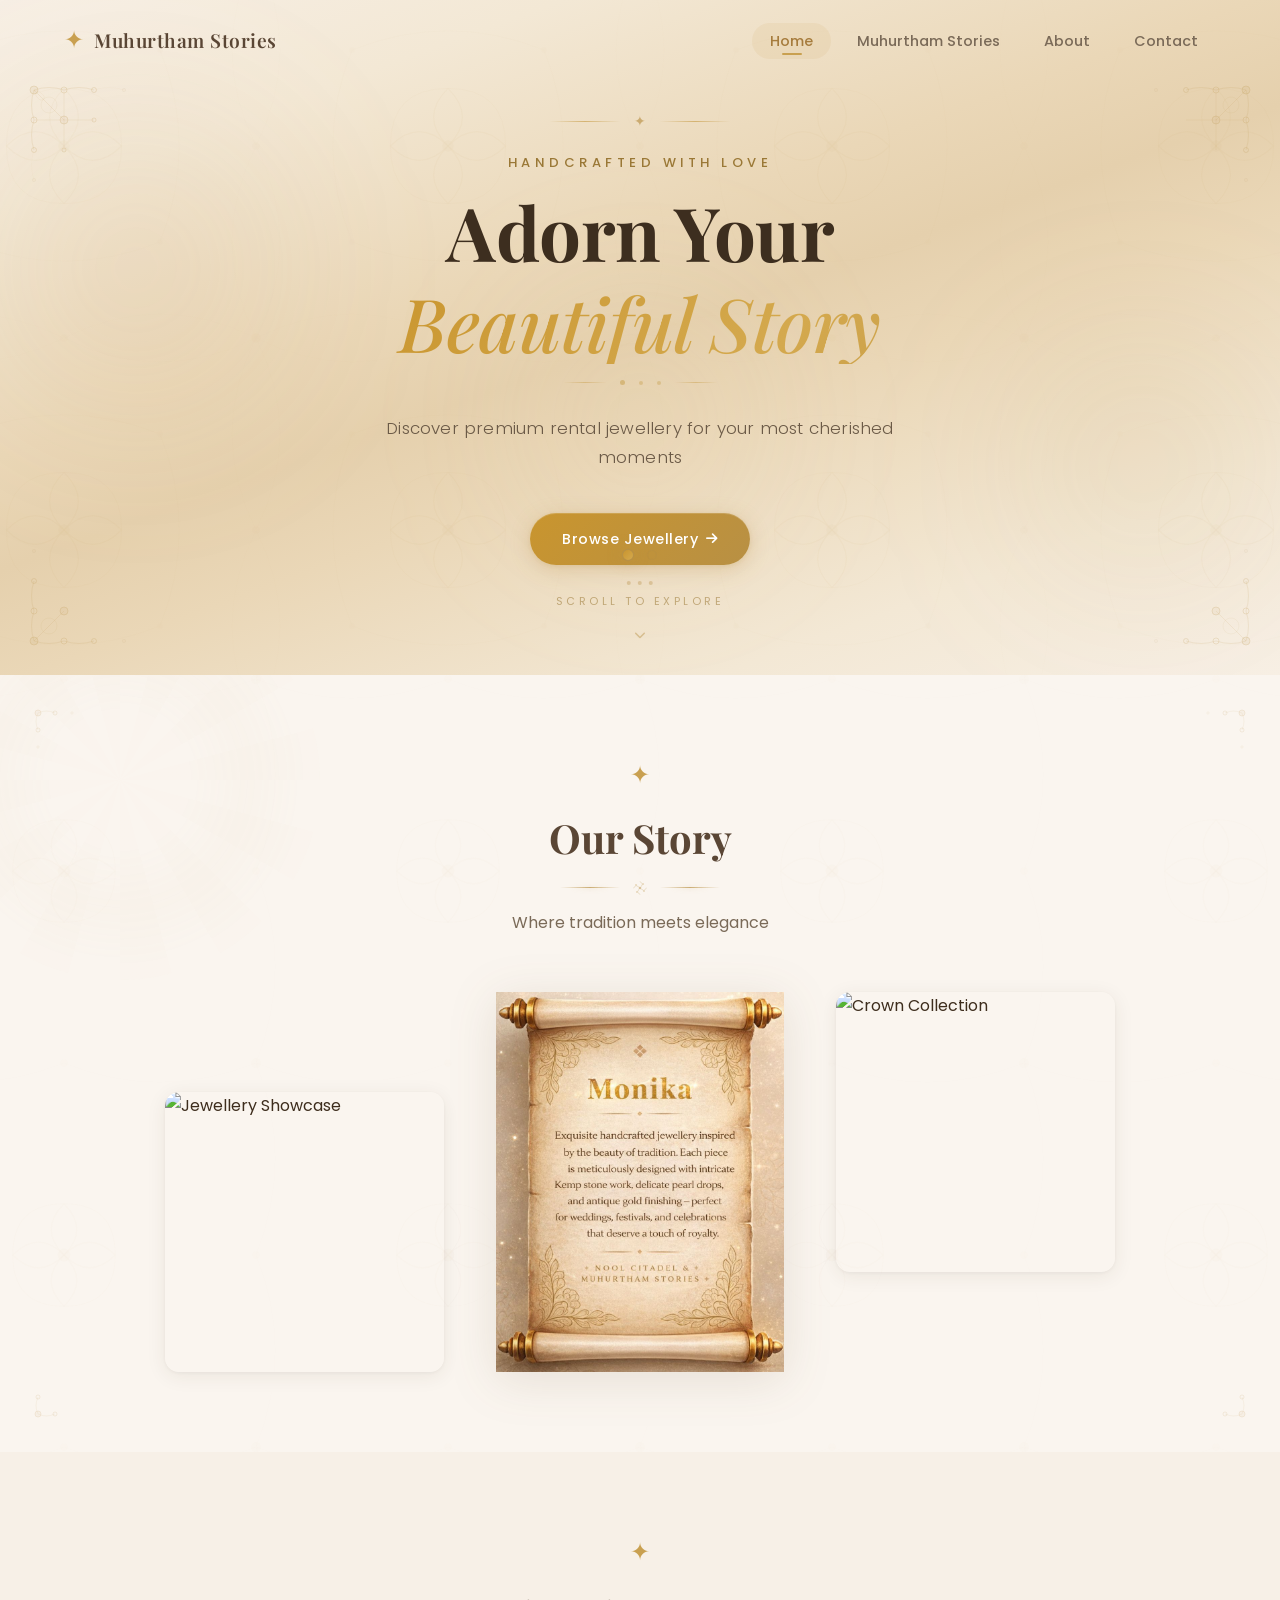
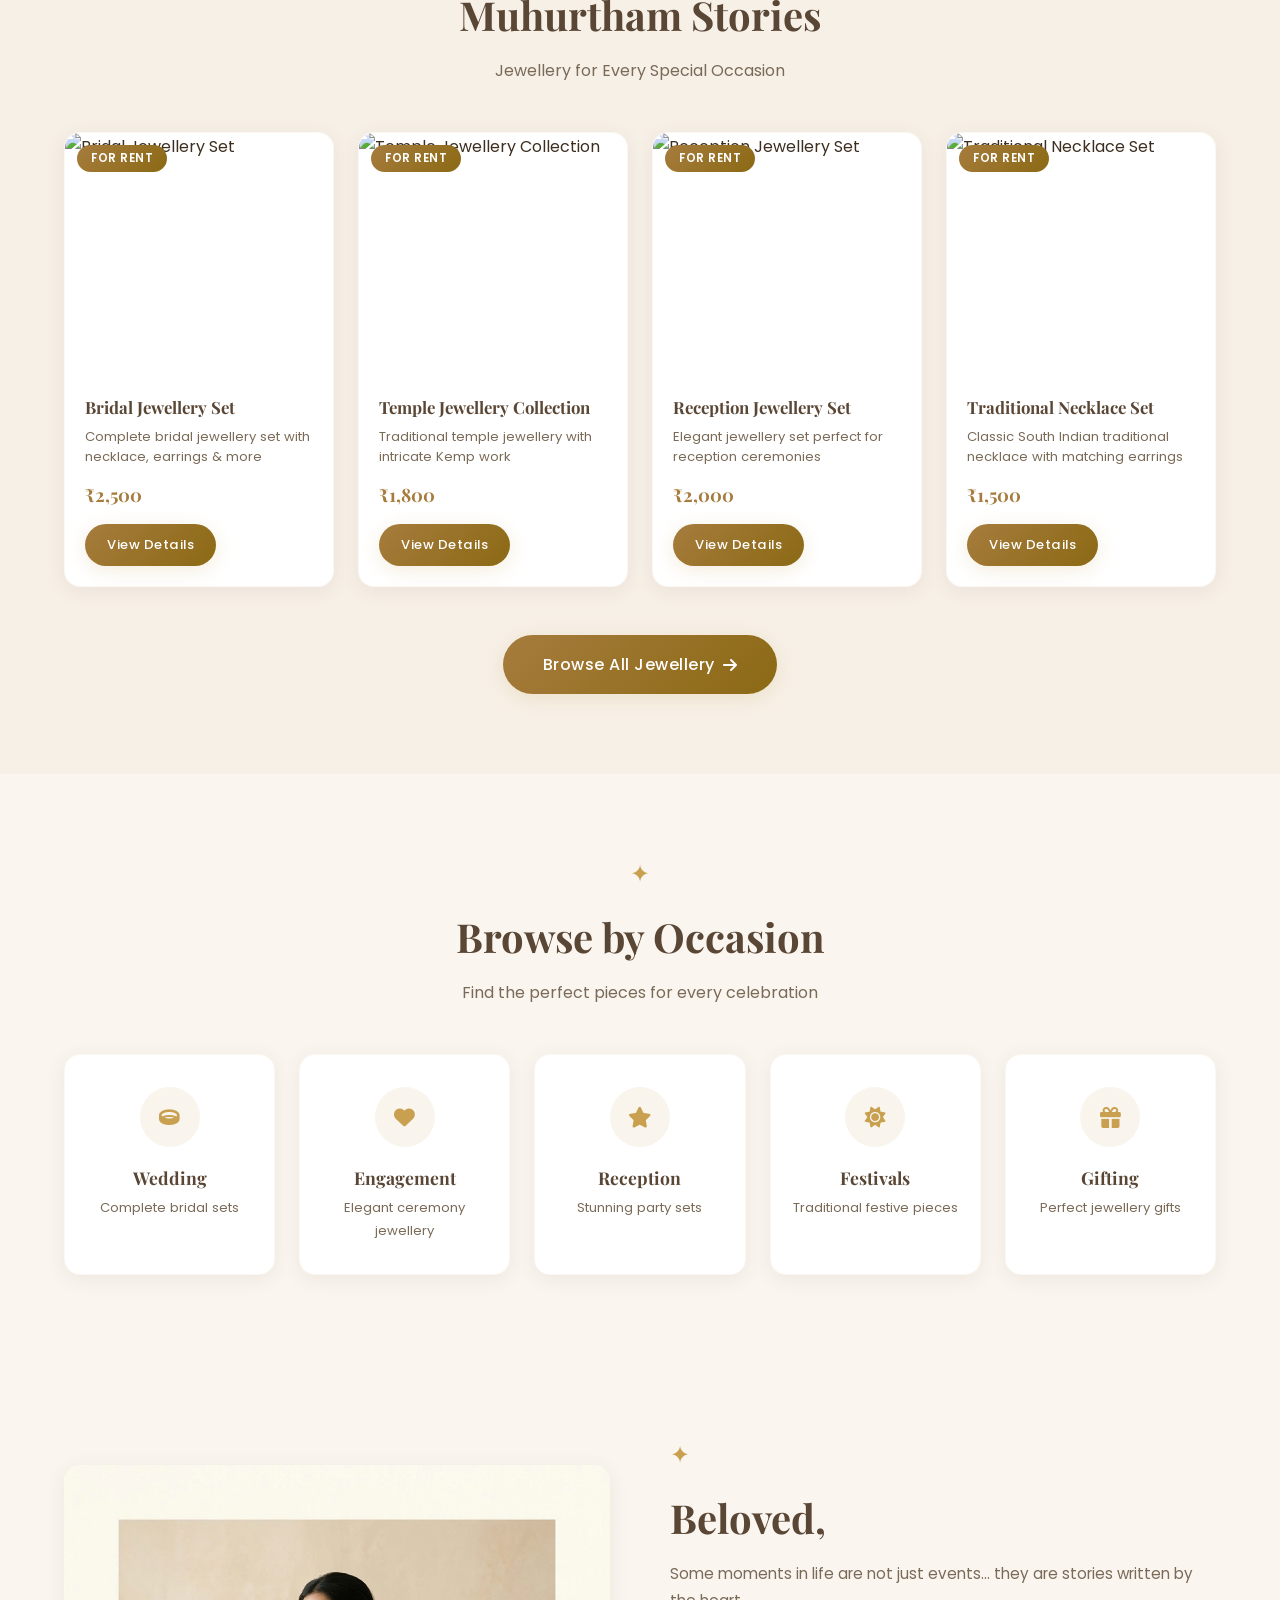
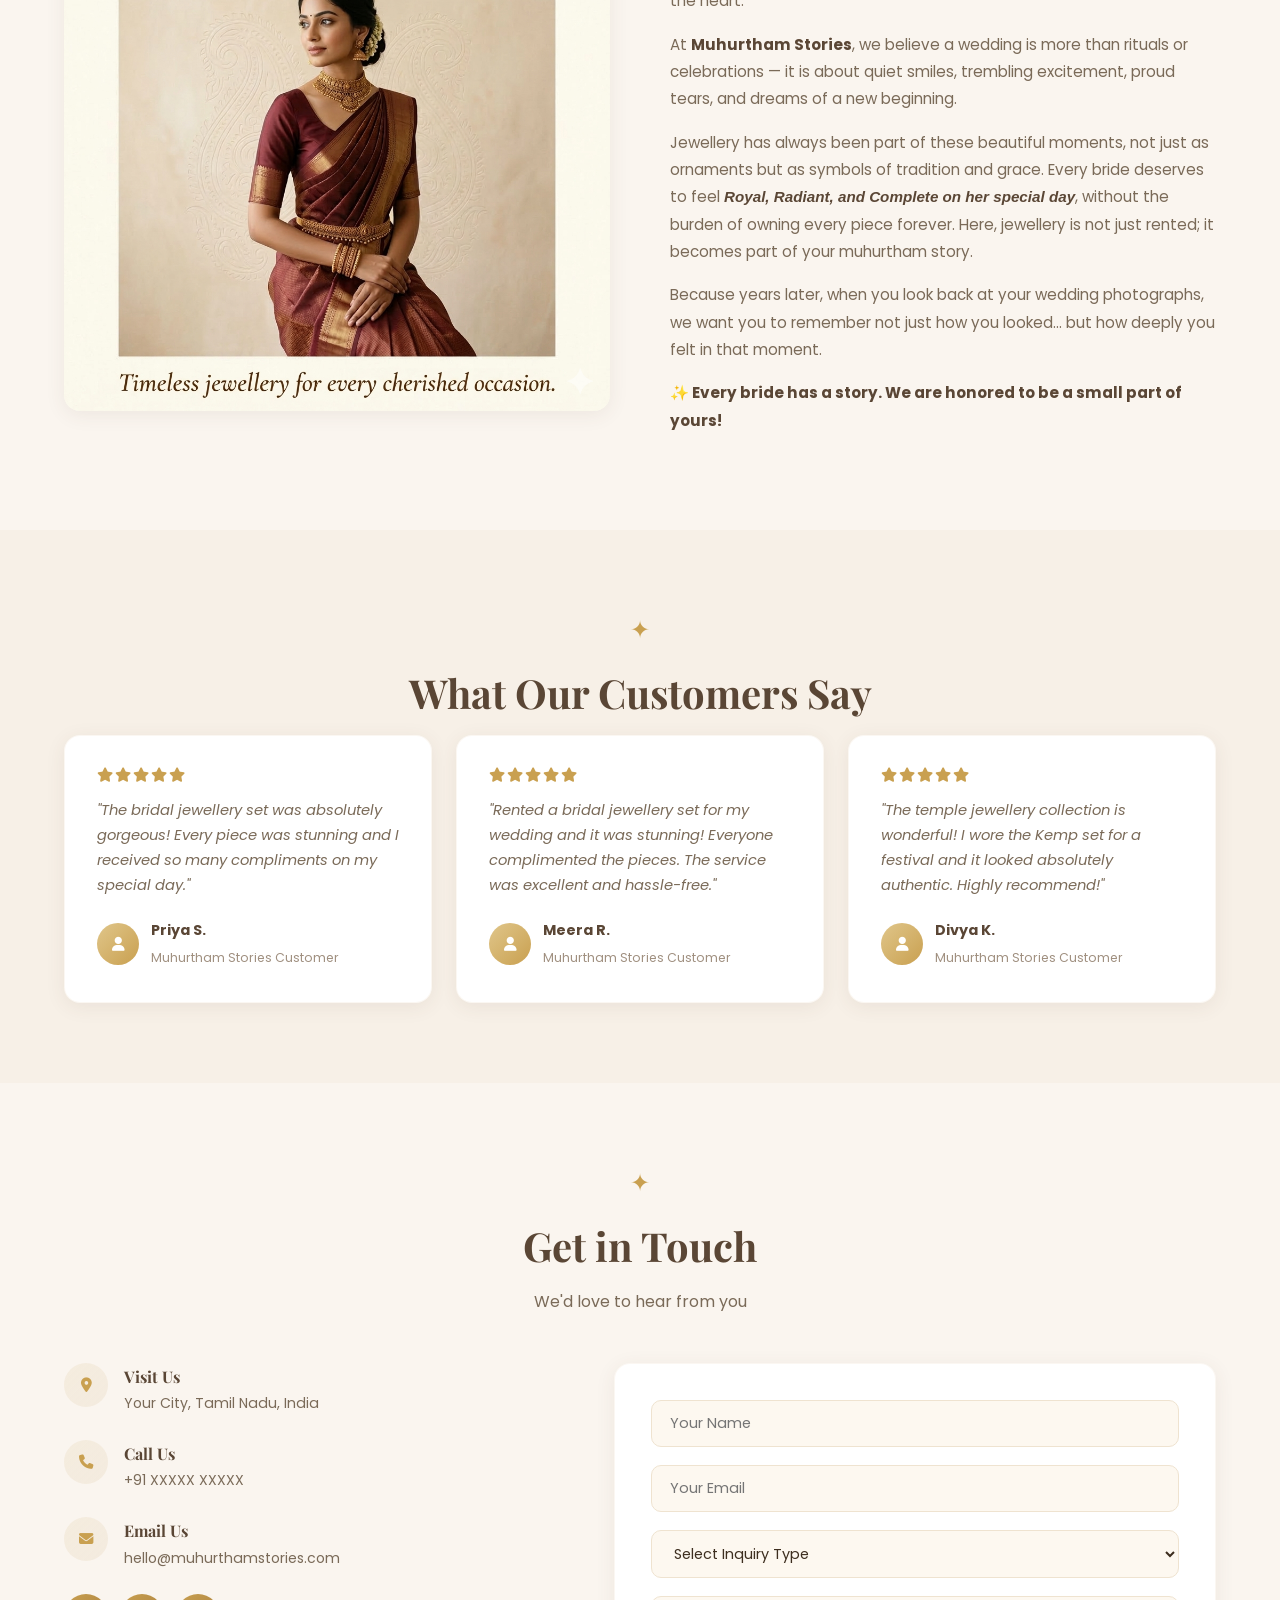
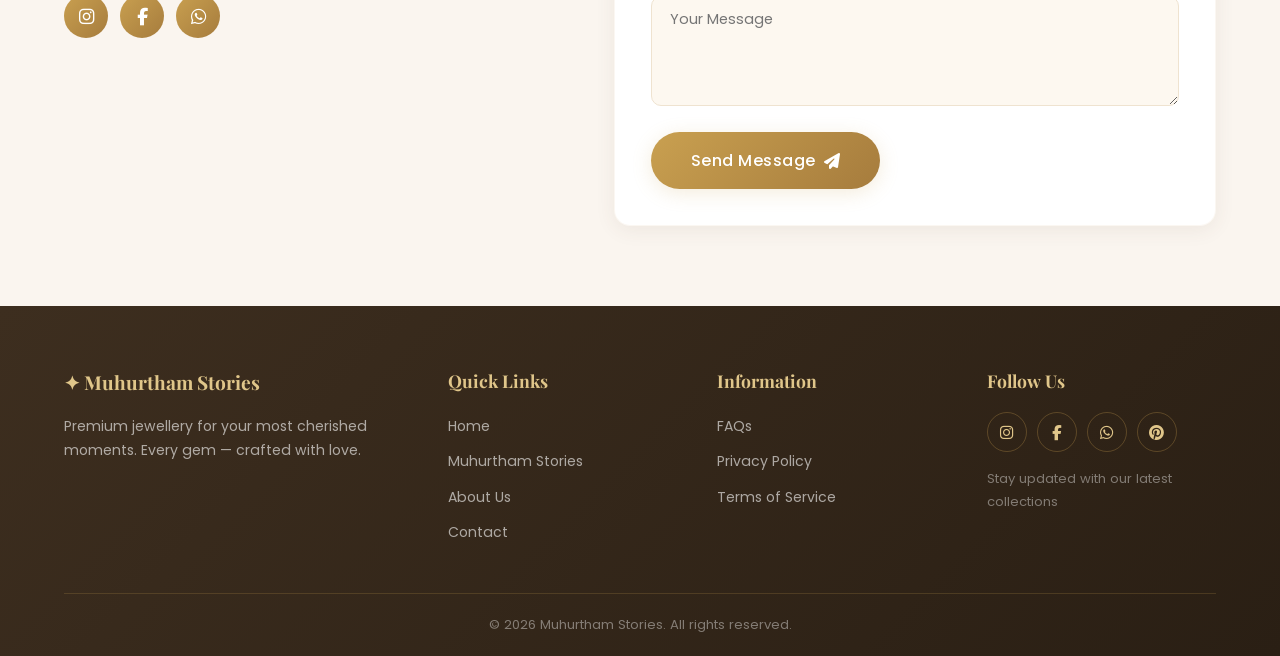
==== commit 6ae906e6: "Rebrand to Muhurtham Stories: update layout, hero section, showcase grid, about section, and respons" ====
--- a/index.html
+++ b/index.html
@@ -3,7 +3,7 @@
 <head>
     <meta charset="UTF-8">
     <meta name="viewport" content="width=device-width, initial-scale=1.0">
-    <title>Nool Citadel & Muhurtham Stories</title>
+    <title>Muhurtham Stories</title>
     <link href="https://fonts.googleapis.com/css2?family=Cinzel:wght@400;500;600;700&family=Playfair+Display:ital,wght@0,400;0,500;0,600;0,700;1,400;1,500;1,600&family=Poppins:wght@300;400;500;600&display=swap" rel="stylesheet">
     <link rel="stylesheet" href="https://cdnjs.cloudflare.com/ajax/libs/font-awesome/6.4.0/css/all.min.css">
     <link rel="stylesheet" href="styles.css">
@@ -19,14 +19,13 @@
         <div class="nav-container">
             <a href="index.html" class="nav-logo">
                 <span class="logo-icon">✦</span>
-                <span class="logo-text">Nool Citadel <span class="logo-amp">&</span> Muhurtham Stories</span>
+                <span class="logo-text">Muhurtham Stories</span>
             </a>
             <button class="nav-toggle" id="navToggle" aria-label="Toggle navigation">
                 <span></span><span></span><span></span>
             </button>
             <ul class="nav-menu" id="navMenu">
                 <li><a href="index.html" class="nav-link active">Home</a></li>
-                <li><a href="noolcitadel.html" class="nav-link">Nool Citadel</a></li>
                 <li><a href="muhurtham.html" class="nav-link">Muhurtham Stories</a></li>
                 <li><a href="#about" class="nav-link">About</a></li>
                 <li><a href="#contact" class="nav-link">Contact</a></li>
@@ -222,49 +221,16 @@
                         <span class="h-divider-dot"></span>
                         <span class="h-divider-line-sm"></span>
                     </div>
-                    <p class="hero-desc animate-fade-up delay-2">Discover exquisite handmade accessories & premium rental jewellery for your most cherished moments</p>
+                    <p class="hero-desc animate-fade-up delay-2">Discover premium rental jewellery for your most cherished moments</p>
                     <div class="hero-buttons animate-fade-up delay-3">
-                        <a href="noolcitadel.html" class="btn btn-hero-primary">
-                            <span>Explore Collection</span>
+                        <a href="muhurtham.html" class="btn btn-hero-primary">
+                            <span>Browse Jewellery</span>
                             <i class="fas fa-arrow-right"></i>
                         </a>
-                        <a href="muhurtham.html" class="btn btn-hero-secondary">
-                            <span>View Muhurtham Jewellery</span>
-                            <i class="fas fa-gem"></i>
-                        </a>
                     </div>
                 </div>
             </div>
             <div class="hero-slide" id="slide2">
-                <div class="hero-content">
-                    <div class="hero-divider-top">
-                        <span class="h-divider-line"></span>
-                        <span class="h-divider-ornament">✦</span>
-                        <span class="h-divider-line"></span>
-                    </div>
-                    <p class="hero-subtitle">Nool Citadel</p>
-                    <h1 class="hero-title">Silk Thread <br><em>Masterpieces</em></h1>
-                    <div class="hero-divider-bottom">
-                        <span class="h-divider-line-sm"></span>
-                        <span class="h-divider-dot"></span>
-                        <span class="h-divider-dot"></span>
-                        <span class="h-divider-dot"></span>
-                        <span class="h-divider-line-sm"></span>
-                    </div>
-                    <p class="hero-desc">Handcrafted bangles, bracelets, phone hangings & adorable kids accessories</p>
-                    <div class="hero-buttons">
-                        <a href="noolcitadel.html" class="btn btn-hero-primary">
-                            <span>Explore Collection</span>
-                            <i class="fas fa-arrow-right"></i>
-                        </a>
-                        <a href="muhurtham.html" class="btn btn-hero-secondary">
-                            <span>View Muhurtham Jewellery</span>
-                            <i class="fas fa-gem"></i>
-                        </a>
-                    </div>
-                </div>
-            </div>
-            <div class="hero-slide" id="slide3">
                 <div class="hero-content">
                     <div class="hero-divider-top">
                         <span class="h-divider-line"></span>
@@ -286,10 +252,6 @@
                             <span>Browse Jewellery</span>
                             <i class="fas fa-arrow-right"></i>
                         </a>
-                        <a href="noolcitadel.html" class="btn btn-hero-secondary">
-                            <span>Explore Accessories</span>
-                            <i class="fas fa-gem"></i>
-                        </a>
                     </div>
                 </div>
             </div>
@@ -299,7 +261,6 @@
         <div class="hero-indicators">
             <button class="indicator active" data-slide="0"></button>
             <button class="indicator" data-slide="1"></button>
-            <button class="indicator" data-slide="2"></button>
         </div>
 
         <!-- Scroll Indicator -->
@@ -419,115 +380,19 @@
             </div>
             <p class="section-subtitle">Where tradition meets elegance</p>
 
-            <!-- Kruthika-style Showcase Grid -->
+            <!-- Showcase Grid -->
             <div class="showcase-grid">
-                <div class="showcase-photo showcase-r1-c1">
+                <div class="showcase-photo showcase-left">
                     <img src="images/showcase/showcase1.jpg" alt="Jewellery Showcase" class="showcase-placeholder">
                 </div>
-                <div class="showcase-photo showcase-r1-c2">
-                    <img src="images/showcase/showcase2.jpg" alt="Crown Collection" class="showcase-placeholder">
-                </div>
-                <div class="showcase-photo showcase-r2-c1">
-                    <img src="images/showcase/showcase3.jpg" alt="Star Collection" class="showcase-placeholder showcase-placeholder-tall">
-                </div>
-                <div class="showcase-text showcase-r2-c2">
+                <div class="showcase-text showcase-center">
                     <div class="monika-card">
                         <img src="images/monika-card.png" alt="Monika - Exquisite handcrafted jewellery" class="monika-card-img">
                     </div>
                 </div>
-                <div class="showcase-photo showcase-r3-c1">
-                    <img src="images/showcase/showcase4.jpg" alt="Ring Collection" class="showcase-placeholder">
-                </div>
-                <div class="showcase-photo showcase-r3-c2">
-                    <img src="images/showcase/showcase5.jpg" alt="Heart Collection" class="showcase-placeholder">
-                </div>
-            </div>
-        </div>
-    </section>
-
-    <!-- Featured: Nool Citadel Preview -->
-    <section class="featured-section section-reveal" id="nool-preview">
-        <div class="container">
-            <div class="section-ornament">✦</div>
-            <h2 class="section-title">Nool Citadel</h2>
-            <p class="section-subtitle">Handmade Accessories — Crafted with Love</p>
-            <div class="featured-grid">
-                <div class="product-card animate-on-scroll">
-                    <div class="product-image">
-                        <img src="images/noolcitadel/silk-thread-bangles.jpg" alt="Silk Thread Bangles" class="product-placeholder">
-                        <div class="product-overlay">
-                            <button class="btn-icon" title="Add to Wishlist"><i class="far fa-heart"></i></button>
-                            <button class="btn-icon" title="Quick View"><i class="far fa-eye"></i></button>
-                        </div>
-                        <span class="product-badge">Bestseller</span>
-                    </div>
-                    <div class="product-info">
-                        <h4>Silk Thread Bangles</h4>
-                        <p class="product-desc">Elegant handcrafted silk thread bangles in vibrant colors</p>
-                        <div class="product-price">
-                            <span class="price">₹350</span>
-                            <span class="price-old">₹500</span>
-                        </div>
-                        <a href="product-detail.html" class="btn btn-sm btn-primary">View Details</a>
-                    </div>
-                </div>
-                <div class="product-card animate-on-scroll">
-                    <div class="product-image">
-                        <img src="images/noolcitadel/phone-hangings.jpg" alt="Phone Hangings" class="product-placeholder">
-                        <div class="product-overlay">
-                            <button class="btn-icon" title="Add to Wishlist"><i class="far fa-heart"></i></button>
-                            <button class="btn-icon" title="Quick View"><i class="far fa-eye"></i></button>
-                        </div>
-                        <span class="product-badge new">New</span>
-                    </div>
-                    <div class="product-info">
-                        <h4>Phone Hangings</h4>
-                        <p class="product-desc">Decorative handmade phone charms and hangings</p>
-                        <div class="product-price">
-                            <span class="price">₹199</span>
-                        </div>
-                        <a href="product-detail.html" class="btn btn-sm btn-primary">View Details</a>
-                    </div>
-                </div>
-                <div class="product-card animate-on-scroll">
-                    <div class="product-image">
-                        <img src="images/noolcitadel/bracelets.jpg" alt="Bracelets" class="product-placeholder">
-                        <div class="product-overlay">
-                            <button class="btn-icon" title="Add to Wishlist"><i class="far fa-heart"></i></button>
-                            <button class="btn-icon" title="Quick View"><i class="far fa-eye"></i></button>
-                        </div>
-                    </div>
-                    <div class="product-info">
-                        <h4>Bracelets</h4>
-                        <p class="product-desc">Stylish silk thread bracelets for every occasion</p>
-                        <div class="product-price">
-                            <span class="price">₹250</span>
-                        </div>
-                        <a href="product-detail.html" class="btn btn-sm btn-primary">View Details</a>
-                    </div>
-                </div>
-                <div class="product-card animate-on-scroll">
-                    <div class="product-image">
-                        <img src="images/noolcitadel/kids-hair-bands-clips.jpg" alt="Kids Hair Bands & Clips" class="product-placeholder">
-                        <div class="product-overlay">
-                            <button class="btn-icon" title="Add to Wishlist"><i class="far fa-heart"></i></button>
-                            <button class="btn-icon" title="Quick View"><i class="far fa-eye"></i></button>
-                        </div>
-                        <span class="product-badge">Popular</span>
-                    </div>
-                    <div class="product-info">
-                        <h4>Kids Hair Bands & Clips</h4>
-                        <p class="product-desc">Adorable accessories for your little ones</p>
-                        <div class="product-price">
-                            <span class="price">₹149</span>
-                            <span class="price-old">₹200</span>
-                        </div>
-                        <a href="product-detail.html" class="btn btn-sm btn-primary">View Details</a>
-                    </div>
-                </div>
-            </div>
-            <div class="section-cta">
-                <a href="noolcitadel.html" class="btn btn-primary btn-lg">View All Accessories <i class="fas fa-arrow-right"></i></a>
+                <div class="showcase-photo showcase-right">
+                    <img src="images/showcase/showcase2.jpg" alt="Crown Collection" class="showcase-placeholder">
+                </div>
             </div>
         </div>
     </section>
@@ -645,10 +510,10 @@
                     <h4>Festivals</h4>
                     <p>Traditional festive pieces</p>
                 </a>
-                <a href="noolcitadel.html" class="occasion-card animate-on-scroll">
+                <a href="muhurtham.html" class="occasion-card animate-on-scroll">
                     <div class="occasion-icon"><i class="fas fa-gift"></i></div>
                     <h4>Gifting</h4>
-                    <p>Perfect handmade gifts</p>
+                    <p>Perfect jewellery gifts</p>
                 </a>
             </div>
         </div>
@@ -659,31 +524,17 @@
         <div class="container">
             <div class="about-grid">
                 <div class="about-image animate-on-scroll">
-                    <div class="about-placeholder">
-                        <i class="fas fa-spa"></i>
-                        <span>Our Workshop</span>
-                    </div>
+                    <img src="images/aboutus.png" alt="About Muhurtham Stories" class="about-img">
                 </div>
                 <div class="about-content animate-on-scroll">
                     <div class="section-ornament left">✦</div>
-                    <h2 class="section-title left">About Us</h2>
-                    <p>Welcome to <strong>Nool Citadel & Muhurtham Stories</strong> — where every thread tells a tale and every jewel holds a memory.</p>
-                    <p>We are passionate artisans dedicated to creating beautiful handmade silk thread accessories and curating the finest rental jewellery for your most precious occasions.</p>
-                    <p>From vibrant bangles crafted with love to opulent bridal sets that make your special day unforgettable — we bring tradition and elegance together.</p>
-                    <div class="about-stats">
-                        <div class="stat">
-                            <span class="stat-number">500+</span>
-                            <span class="stat-label">Happy Customers</span>
-                        </div>
-                        <div class="stat">
-                            <span class="stat-number">200+</span>
-                            <span class="stat-label">Products</span>
-                        </div>
-                        <div class="stat">
-                            <span class="stat-number">50+</span>
-                            <span class="stat-label">Rental Sets</span>
-                        </div>
-                    </div>
+                    <h2 class="section-title left">Beloved,</h2>
+                    <p>Some moments in life are not just events… they are stories written by the heart.</p>
+                    <p>At <strong>Muhurtham Stories</strong>, we believe a wedding is more than rituals or celebrations — it is about quiet smiles, trembling excitement, proud tears, and dreams of a new beginning.</p>
+                    <p>Jewellery has always been part of these beautiful moments, not just as ornaments but as symbols of tradition and grace. Every bride deserves to feel <em><strong>Royal, Radiant, and Complete on her special day</strong></em>, without the burden of owning every piece forever. Here, jewellery is not just rented; it becomes part of your muhurtham story.</p>
+                    <p>Because years later, when you look back at your wedding photographs, we want you to remember not just how you looked… but how deeply you felt in that moment.</p>
+                    <p><strong>✨ Every bride has a story. We are honored to be a small part of yours!</strong></p>
+                   
                 </div>
             </div>
         </div>
@@ -699,12 +550,12 @@
                     <div class="testimonial-stars">
                         <i class="fas fa-star"></i><i class="fas fa-star"></i><i class="fas fa-star"></i><i class="fas fa-star"></i><i class="fas fa-star"></i>
                     </div>
-                    <p>"The silk thread bangles are absolutely gorgeous! The craftsmanship is incredible and the colors are so vibrant. Will definitely order again!"</p>
+                    <p>"The bridal jewellery set was absolutely gorgeous! Every piece was stunning and I received so many compliments on my special day."</p>
                     <div class="testimonial-author">
                         <div class="author-avatar"><i class="fas fa-user"></i></div>
                         <div>
                             <strong>Priya S.</strong>
-                            <span>Nool Citadel Customer</span>
+                            <span>Muhurtham Stories Customer</span>
                         </div>
                     </div>
                 </div>
@@ -725,12 +576,12 @@
                     <div class="testimonial-stars">
                         <i class="fas fa-star"></i><i class="fas fa-star"></i><i class="fas fa-star"></i><i class="fas fa-star"></i><i class="fas fa-star"></i>
                     </div>
-                    <p>"Got the cutest hair clips for my daughter! She loves them. Great quality and adorable designs. The kids collection is wonderful!"</p>
+                    <p>"The temple jewellery collection is wonderful! I wore the Kemp set for a festival and it looked absolutely authentic. Highly recommend!"</p>
                     <div class="testimonial-author">
                         <div class="author-avatar"><i class="fas fa-user"></i></div>
                         <div>
                             <strong>Divya K.</strong>
-                            <span>Nool Citadel Customer</span>
+                            <span>Muhurtham Stories Customer</span>
                         </div>
                     </div>
                 </div>
@@ -764,7 +615,7 @@
                         <i class="fas fa-envelope"></i>
                         <div>
                             <h4>Email Us</h4>
-                            <p>hello@noolcitadel.com</p>
+                            <p>hello@muhurthamstories.com</p>
                         </div>
                     </div>
                     <div class="contact-social">
@@ -783,8 +634,8 @@
                     <div class="form-group">
                         <select>
                             <option value="">Select Inquiry Type</option>
-                            <option value="accessories">Accessories (Nool Citadel)</option>
-                            <option value="rental">Jewellery Rental (Muhurtham Stories)</option>
+                            <option value="rental">Jewellery Rental</option>
+                            <option value="purchase">Jewellery Purchase</option>
                             <option value="general">General Inquiry</option>
                         </select>
                     </div>
@@ -802,14 +653,13 @@
         <div class="container">
             <div class="footer-grid">
                 <div class="footer-col">
-                    <h3 class="footer-logo">✦ Nool Citadel & Muhurtham Stories</h3>
-                    <p>Handcrafted accessories & premium rental jewellery for your most cherished moments. Every thread, every gem — crafted with love.</p>
+                    <h3 class="footer-logo">✦ Muhurtham Stories</h3>
+                    <p>Premium jewellery for your most cherished moments. Every gem — crafted with love.</p>
                 </div>
                 <div class="footer-col">
                     <h4>Quick Links</h4>
                     <ul>
                         <li><a href="index.html">Home</a></li>
-                        <li><a href="noolcitadel.html">Nool Citadel</a></li>
                         <li><a href="muhurtham.html">Muhurtham Stories</a></li>
                         <li><a href="#about">About Us</a></li>
                         <li><a href="#contact">Contact</a></li>
@@ -835,7 +685,7 @@
                 </div>
             </div>
             <div class="footer-bottom">
-                <p>&copy; 2026 Nool Citadel & Muhurtham Stories. All rights reserved.</p>
+                <p>&copy; 2026 Muhurtham Stories. All rights reserved.</p>
             </div>
         </div>
     </footer>
--- a/styles.css
+++ b/styles.css
@@ -1,5 +1,5 @@
 /* ============================================
-   NOOL CITADEL & MUHURTHAM STORIES
+   MUHURTHAM STORIES
    Elegant Beige Floral Watercolor Theme
    ============================================ */
 
@@ -246,7 +246,7 @@
 /* --- Hero Section --- */
 .hero {
     position: relative;
-    min-height: 100vh;
+    min-height: 75vh;
     display: flex;
     flex-direction: column;
     align-items: center;
@@ -484,7 +484,7 @@
     display: flex;
     align-items: center;
     justify-content: center;
-    min-height: 100vh;
+    min-height: 75vh;
 }
 
 .hero-slide {
@@ -908,6 +908,14 @@
 }
 
 @media (max-width: 768px) {
+    .hero {
+        min-height: 60vh;
+    }
+
+    .hero-carousel {
+        min-height: 60vh;
+    }
+
     .hero-title {
         font-size: clamp(2.1rem, 8vw, 3.2rem);
     }
@@ -953,7 +961,7 @@
     .h-divider-line { width: 50px; }
     .h-divider-line-sm { width: 30px; }
 
-    .hero-indicators { bottom: 105px; }
+    .hero-indicators { bottom: 80px; }
 
     .hero-subtitle {
         font-size: 0.75rem;
@@ -961,58 +969,47 @@
     }
 
     .showcase-grid {
-        grid-template-rows: 180px 1fr 180px;
-        gap: 14px;
+        gap: 16px;
         max-width: 100%;
         padding: 0 1rem;
     }
 
-    .showcase-r1-c1,
-    .showcase-r1-c2,
-    .showcase-r3-c1,
-    .showcase-r3-c2 {
-        height: auto;
-    }
-
-    .showcase-r2-c1,
-    .showcase-text {
-        min-height: auto;
-    }
-
-    .monika-card-img {
-        object-fit: contain;
+    .showcase-left,
+    .showcase-right {
+        height: 220px;
+    }
+
+    .showcase-center {
+        height: 300px;
     }
 }
 
 @media (max-width: 600px) {
     .showcase-grid {
         grid-template-columns: 1fr;
-        grid-template-rows: auto;
         gap: 16px;
     }
 
-    .showcase-r1-c1,
-    .showcase-r1-c2,
-    .showcase-r3-c1,
-    .showcase-r3-c2 {
-        height: 200px;
-    }
-
-    .showcase-r2-c1 {
-        height: 250px;
-    }
-
-    .showcase-text {
-        min-height: 350px;
-    }
-
-    .monika-card-img {
-        object-fit: contain;
-        max-height: 450px;
+    .showcase-left,
+    .showcase-right {
+        height: 240px;
+        align-self: auto;
+    }
+
+    .showcase-center {
+        height: 320px;
     }
 }
 
 @media (max-width: 480px) {
+    .hero {
+        min-height: 50vh;
+    }
+
+    .hero-carousel {
+        min-height: 50vh;
+    }
+
     .hero-content {
         padding: 1.5rem 1.2rem;
     }
@@ -1043,9 +1040,9 @@
         height: 65px;
     }
 
-    .hero-indicators { bottom: 95px; gap: 12px; }
-
-    .hero-scroll-hint { bottom: 18px; }
+    .hero-indicators { bottom: 70px; gap: 12px; }
+
+    .hero-scroll-hint { bottom: 14px; }
 
     .scroll-text {
         font-size: 0.6rem;
@@ -1054,12 +1051,8 @@
 
     .hero-glow { display: none; }
 
-    .showcase-text {
-        min-height: 300px;
-    }
-
-    .monika-card-img {
-        max-height: 400px;
+    .showcase-center {
+        height: 280px;
     }
 }
 
@@ -1136,12 +1129,9 @@
 }
 
 /* Staggered delays for grid items */
-.showcase-r1-c1 { transition-delay: 0.1s; }
-.showcase-r1-c2 { transition-delay: 0.2s; }
-.showcase-r2-c1 { transition-delay: 0.35s; }
-.showcase-text  { transition-delay: 0.5s; }
-.showcase-r3-c1 { transition-delay: 0.6s; }
-.showcase-r3-c2 { transition-delay: 0.7s; }
+.showcase-left  { transition-delay: 0.1s; }
+.showcase-center { transition-delay: 0.3s; }
+.showcase-right { transition-delay: 0.5s; }
 
 /* ============================================================
    BRAND INTRO / OUR STORY — Premium Enhanced
@@ -1281,11 +1271,26 @@
     position: relative;
     z-index: 2;
     display: grid;
-    grid-template-columns: 1fr 1fr;
-    grid-template-rows: 220px 1fr 220px;
-    gap: 22px;
-    max-width: 900px;
+    grid-template-columns: 1fr 1.2fr 1fr;
+    gap: 28px;
+    max-width: 950px;
     margin: 0 auto;
+    align-items: center;
+}
+
+.showcase-left {
+    align-self: end;
+    height: 280px;
+    transform: translateY(-30px);
+}
+
+.showcase-center {
+    height: 380px;
+}
+
+.showcase-right {
+    align-self: start;
+    height: 280px;
 }
 
 /* --- Showcase Photo Cards --- */
@@ -1364,18 +1369,6 @@
     filter: brightness(1.06) contrast(1.04) saturate(1.1);
 }
 
-/* Default heights for photo cells */
-.showcase-r1-c1,
-.showcase-r1-c2,
-.showcase-r3-c1,
-.showcase-r3-c2 {
-    height: auto;
-}
-
-.showcase-r2-c1 {
-    height: auto;
-}
-
 .showcase-placeholder-tall {
     min-height: 100%;
 }
@@ -1450,12 +1443,9 @@
 }
 
 /* Staggered delays for grid items */
-.showcase-r1-c1 { transition-delay: 0.1s; }
-.showcase-r1-c2 { transition-delay: 0.2s; }
-.showcase-r2-c1 { transition-delay: 0.35s; }
-.showcase-text  { transition-delay: 0.5s; }
-.showcase-r3-c1 { transition-delay: 0.6s; }
-.showcase-r3-c2 { transition-delay: 0.7s; }
+.showcase-left  { transition-delay: 0.1s; }
+.showcase-center { transition-delay: 0.3s; }
+.showcase-right { transition-delay: 0.5s; }
 
 /* ============================================================
    BRAND INTRO — Responsive
@@ -1483,35 +1473,18 @@
     }
 
     .showcase-grid {
-        grid-template-rows: 180px 1fr 180px;
-        gap: 14px;
+        gap: 16px;
         max-width: 100%;
         padding: 0 1rem;
     }
 
-    .showcase-r1-c1,
-    .showcase-r1-c2,
-    .showcase-r3-c1,
-    .showcase-r3-c2 {
-        height: auto;
-    }
-
-    .showcase-r2-c1,
-    .showcase-text {
-        min-height: auto;
-    }
-
-    .showcase-text-inner {
-        padding: 2rem 1.5rem;
-    }
-
-    .showcase-product-name {
-        font-size: clamp(1.6rem, 5vw, 2.2rem);
-        letter-spacing: 2px;
-    }
-
-    .showcase-product-desc {
-        font-size: 0.82rem;
+    .showcase-left,
+    .showcase-right {
+        height: 220px;
+    }
+
+    .showcase-center {
+        height: 300px;
     }
 
     .brand-corner-decor {
@@ -1540,28 +1513,17 @@
 @media (max-width: 600px) {
     .showcase-grid {
         grid-template-columns: 1fr;
-        grid-template-rows: auto;
         gap: 16px;
     }
 
-    .showcase-r1-c1,
-    .showcase-r1-c2,
-    .showcase-r3-c1,
-    .showcase-r3-c2 {
-        height: 200px;
-    }
-
-    .showcase-r2-c1 {
-        height: 250px;
-    }
-
-    .showcase-text {
-        min-height: 350px;
-    }
-
-    .monika-card-img {
-        object-fit: contain;
-        max-height: 450px;
+    .showcase-left,
+    .showcase-right {
+        height: 240px;
+        align-self: auto;
+    }
+
+    .showcase-center {
+        height: 320px;
     }
 }
 
@@ -1570,11 +1532,9 @@
         padding: 65px 0 75px;
     }
 
-    .showcase-r1-c1,
-    .showcase-r1-c2,
-    .showcase-r3-c1,
-    .showcase-r3-c2 {
-        height: 170px;
+    .showcase-left,
+    .showcase-right {
+        height: 200px;
     }
 
     .showcase-text-inner {
@@ -2077,18 +2037,11 @@
     align-items: center;
 }
 
-.about-placeholder {
+.about-img {
     width: 100%;
-    height: 400px;
+    height: auto;
+    object-fit: contain;
     border-radius: var(--radius);
-    background: linear-gradient(135deg, var(--beige-light), var(--beige));
-    display: flex;
-    flex-direction: column;
-    align-items: center;
-    justify-content: center;
-    gap: 16px;
-    font-size: 4rem;
-    color: var(--gold);
     box-shadow: var(--shadow);
 }
 
@@ -2542,6 +2495,11 @@
         gap: 32px;
     }
 
+    .about-img {
+        max-height: 350px;
+        object-fit: contain;
+    }
+
     .testimonials-carousel {
         grid-template-columns: 1fr;
     }
@@ -2558,19 +2516,42 @@
         font-size: 2rem;
     }
 
+    .section-reveal {
+        padding: 60px 0;
+    }
+
+    .about-section,
+    .occasions-section,
+    .contact-section {
+        padding: 60px 0;
+    }
+
+    .page-hero {
+        padding: 120px 0 50px;
+    }
+
     .page-hero-title {
         font-size: 2.2rem;
     }
+
+    .product-image,
+    .jewellery-card .product-image {
+        height: 200px;
+    }
 }
 
 @media (max-width: 480px) {
+    .container {
+        padding: 0 16px;
+    }
+
     .featured-grid,
     .products-grid {
         grid-template-columns: 1fr;
     }
 
     .occasions-grid {
-        grid-template-columns: 1fr;
+        grid-template-columns: 1fr 1fr;
     }
 
     .footer-grid {
@@ -2582,12 +2563,65 @@
         gap: 20px;
     }
 
+    .about-img {
+        max-height: 280px;
+    }
+
     .logo-text {
         font-size: 0.95rem;
     }
 
+    .section-title {
+        font-size: 1.7rem;
+    }
+
+    .section-subtitle {
+        font-size: 0.9rem;
+        margin-bottom: 32px;
+    }
+
+    .section-reveal {
+        padding: 48px 0;
+    }
+
+    .about-section,
+    .occasions-section,
+    .contact-section {
+        padding: 48px 0;
+    }
+
+    .testimonials-section {
+        padding: 48px 0;
+    }
+
+    .contact-form {
+        padding: 24px;
+    }
+
+    .footer {
+        padding: 40px 0 0;
+    }
+
+    .footer-grid {
+        gap: 28px;
+    }
+
+    .page-hero {
+        padding: 100px 0 40px;
+    }
+
     .page-hero-title {
         font-size: 1.8rem;
+    }
+
+    .btn-lg {
+        padding: 14px 28px;
+        font-size: 0.9rem;
+    }
+
+    .product-image,
+    .jewellery-card .product-image {
+        height: 180px;
     }
 }
 
